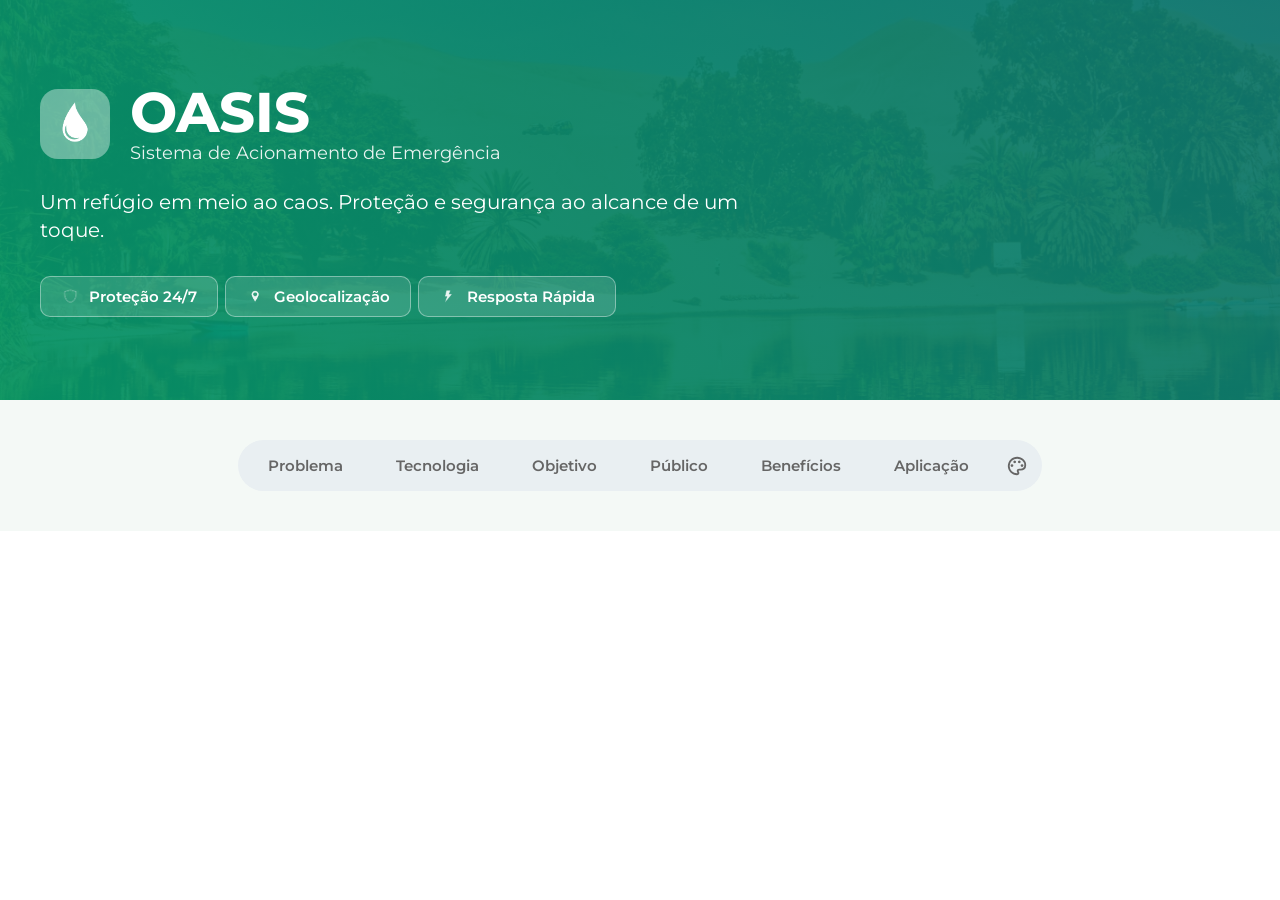
==== index.html @ 549e3fda "feat: Implementação de Hero e Menu" ====
<!DOCTYPE html>
<html lang="pt-br">
<head>
  <meta charset="UTF-8">
  <meta name="viewport" content="width=device-width, initial-scale=1.0">
  <link rel="stylesheet" href="style.css">
  <title>Projeto Oasis</title>
</head>
<body>

<section id="home" class="hero-section">
    <img src="imgs/fundo.jpg" alt="Oasis" class="hero-bg-img">

    <div class="hero-overlay">
        <div class="hero-content">
            
            <div class="hero-brand">
                <div class="hero-logo-box">
                    <img src="imgs/gota.png" alt="logo do projeto" class="hero-logo-img">
                </div>
                <div class="hero-titles">
                    <h1>OASIS</h1>
                    <h2>Sistema de Acionamento de Emergência</h2>
                </div>
            </div>
            
            <p class="hero-tagline">Um refúgio em meio ao caos. Proteção e segurança ao alcance de um <br> toque.</p>
            
            <div class="hero-badges">
                <div class="badge-item">
                    <img src="imgs/escudo.png" alt="icon escudo" class="hero-badge-img">
                    <span class="badge-text">Proteção 24/7</span>
                </div>
                <div class="badge-item">
                    <img src="imgs/gps-sim.png" alt="icon localização" class="hero-badge-img">
                    <span class="badge-text">Geolocalização</span>
                </div>
                <div class="badge-item">
                    <img src="imgs/raio.png" alt="icon raio" class="hero-badge-img">
                    <span class="badge-text">Resposta Rápida</span>
                </div>
            </div>
        </div>
    </div>
</section>

<header class="main-header">
    <div class="header-container">
        <nav class="nav-menu">
            <ul>
                <li><a href="#problema">Problema</a></li>
                <li><a href="#tecnologia">Tecnologia</a></li>
                <li><a href="#objetivo">Objetivo</a></li>
                <li><a href="#publico-alvo">Público</a></li>
                <li><a href="#beneficios">Benefícios</a></li>
                <li><a href="#aplicacao">Aplicação</a></li>
                <li class="item-seletor-tema">
                    <button class="botao-gode-gatilho" onclick="alternarMenuTema(event)">
                        <img src="imgs/gode.svg" alt="Menu de Temas">
                    </button>
                    
                    <div id="menu-opcoes-tema" class="janela-opcoes-temas">
                        <button onclick="mudarTema('padrao')">
                            <img src="imgs/padrao.png" alt="Sol"> Padrão
                        </button>
                        <button onclick="mudarTema('dark')">
                            <img src="imgs/Dark.png" alt="Lua"> Escuro
                        </button>
                        <button onclick="mudarTema('oasis')">
                            <img src="imgs/Cacto.png" alt="Cacto"> Oásis
                        </button>
                    </div>
                </li>
            </ul>
        </nav>
    </div>
</header>

<script src="script.js"></script>
</body>
</html>
---- style.css ----
@import url('https://fonts.googleapis.com/css2?family=Montserrat:ital,wght@0,100..900;1,100..900&display=swap');
/* variáveis que o prof Lucas falou pra usar/ não tenho certeza se precisa por com outro tipo  */
:root, [data-theme="padrao"] {
    --detalhe: #065f46;       
    --camada: #059668ee; 
    --camada-fim:#0f766dee;
    --efeito: #064e3b;
    --texto: #ffffff;
    --fonte: 'Montserrat', sans-serif;
    --fundo: #ffffff23;  
    --borda: #ffffff62;
    --secao: #f4f9f6;        /* Fundo atrás do menu */
    --arredondado: #e9eff2;       /* Fundo da barra menu*/
    --texto-menu: #666666;        /* Texto do menu */
    --fundo-menu: #ffffff;        /* Fundo do botão selecionado na parte do meniu*/
}

 [data-theme="dark"] {
     --detalhe: #03271d;       
    --camada: #003021c7; 
    --efeito: #031a13;
    --texto: #ffffff;
    --fonte: 'Montserrat', sans-serif;
    --fundo: #ffffff23;  
    --borda: #ffffff62;
    --secao: #f4f9f6;        /* Fundo atrás do menu */
    --arredondado: #e9eff2;       /* Fundo da barra menu*/
    --texto-menu: #666666;        /* Texto do menu */
    --fundo-menu: #ffffff;        /* Fundo do botão selecionado na parte do meniu*/
 }

 [data-theme="oasis"] {
    --detalhe: #065f46;       
    --camada: #cbb393c0;
    --efeito: #064e3b;
    --texto: #ffffff;
    --fonte: 'Montserrat', sans-serif;
    --fundo: #b4530933;  
    --borda: #78360f56;
    --secao: #faf6e7;      /* Fundo atrás do menu */
    --arredondado: #fce7c7f5;  /* Fundo da barra menu*/
    --texto-menu: #666666;        /* Texto do menu */
    --fundo-menu: #fffbeb;          /* Fundo do botão selecionado na parte do meniu*/
 }



/* tira a borda branca feia*/
* {
    margin: 0;
    padding: 0;
    box-sizing: border-box;
}
body {
    font-family: var(--fonte);
}

/* o hero começa agora */
.hero-section {
    width: 100%;
    min-height: 400px; 
    position: relative; 
    overflow: hidden;   
}

/* imagem do oasis que fica atrás da camada verde */
.hero-bg-img {
    position: absolute;
    top: 0;
    left: 0;
    width: 100%;
    height: 100%;
    object-fit: cover; 
    z-index: 1;        
}

/* Camada verde que fica em cima da foto do oasis */
.hero-overlay {
    width: 100%;
    min-height: 400px;
    background: linear-gradient(55deg,  var(--camada), var(--camada-fim));
    display: flex;
    align-items: center;
    padding: 40px;
    position: relative;
    z-index: 1;        
}

/* Isso deixa o texto do hero alinhadinho*/
.hero-content {
    display: flex;
    flex-direction: column;
    gap: 24px;
    max-width: 1200px;
    width: 100%;
    margin: 0 auto;
    position: relative;
    z-index: 3;        
}

/* Isso deixa "Oasis" do lado da gota*/
.hero-brand {
    display: flex;
    align-items: center;
    gap: 20px;
}

/* Quadrado que fica no fundo da logo */
.hero-logo-box {
    width: 70px; 
    height: 70px;
    background-color: var(--borda);
    border-radius: 18px;
    display: flex;
    align-items: center;
    justify-content: center;
    overflow: hidden; 
}

/* Imagem da Gota */
.hero-logo-img {
    width: 50px;    
    height: 50px;
    object-fit: contain; 
}

/* texto q tá no hero */
.hero-titles h1 {
    color: var(--texto);
    font-size: 3.5rem;
    font-weight: 750;
    letter-spacing: -1sspx;
    line-height: 1;
    font-family: Montserrat;
}

.hero-titles h2 {
    color: rgba(255, 255, 255, 0.9);
    font-size: 1.15rem;
    font-weight: 400;
    margin-top: 1px;
}

/* Frase que tá no hero */
.hero-tagline {
    color: var(--texto);
    font-size: 1.25rem;
    font-weight: 400;
    max-width: 700px;
    line-height: 1.4;
}


.hero-badges {
    display: flex;
    gap: 7px;
    flex-wrap: wrap;
    margin-top: 8px;
}

.badge-item {
    background-color: var(--fundo);
    border: 1px solid var(--borda);
    border-radius: 10px;
    padding: 10px 20px;
    display: flex;
    align-items: center;
    gap: 10px;
    color: var(--texto);
    font-size: 0.95rem;
    font-weight: 600;
}

.hero-badge-img {
    width: 18px;         
    height: 18px;
    object-fit: contain;  
    opacity: 0.9;        
}

/* menu arredondado */
.main-header {
    width: 100%;
    background-color: var(--secao); 
    padding: 40px 20px; 
    display: flex;
    justify-content: center;
}

.header-container {
    width: auto;
}

/* Barra do arredondadinho externo do menu */
.nav-menu ul {
    display: flex;
    list-style: none;
    background-color: var(--arredondado);
    padding: 6px;
    border-radius: 50px; 
    gap: 5px;
}

/* link do menu mais arredondadinho */
.nav-menu a {
    display: block;
    color: var(--texto-menu);
    text-decoration: none;
    font-size: 0.95rem;
    font-weight: 600;
    padding: 10px 24px;
    border-radius: 40px; 
    transition: all 0.3s ease; 
}

/* hover do menu pra ficar bonitinho --- depois acho melhor mudar o cinza*/
.nav-menu a:hover {
    background-color: rgba(255, 255, 255, 0.5);
}

.nav-menu a.active {
    background-color: var(--fundo-menu);
    box-shadow: 0px 2px 6px rgba(0, 0, 0, 0.06); 
    color: var(--texto-menu);
}

.item-seletor-tema {
    position: relative;
    display: flex;
    align-items: center;
}

.botao-gode-gatilho {
    background: none;
    border: none;
    cursor: pointer;
    padding: 8px;
    display: flex;
    align-items: center;
    justify-content: center;
    border-radius: 50%;
    transition: background-color 0.2s ease;
}

.botao-gode-gatilho:hover {
    background-color: rgba(255, 255, 255, 0.2);
}

.botao-gode-gatilho img {
    width: 22px;
    height: 22px;
    object-fit: contain;
}

.janela-opcoes-temas {
    display: none; 
    position: absolute;
    top: 50px; 
    right: 0; 
    background-color: var(--fundo-menu);
    border: 1px solid var(--borda);
    border-radius: 16px;
    padding: 8px;
    min-width: 150px;
    box-shadow: 0px 4px 12px rgba(0, 0, 0, 0.15);
    flex-direction: column;
    gap: 4px;
    z-index: 99;
}

.janela-opcoes-temas.aberto {
    display: flex;
}

/* texto que tá no gode */
.janela-opcoes-temas button {
    display: flex;
    align-items: center;
    gap: 10px;
    background: none;
    border: none;
    padding: 8px 12px;
    width: 100%;
    text-align: left;
    font-family: var(--fonte);
    font-weight: 600;
    color: var(--texto-menu);
    cursor: pointer;
    border-radius: 10px;
    transition: background-color 0.2s;
}

.janela-opcoes-temas button img {
    width: 30px;
    height: 30px;
    object-fit: contain;
}

.janela-opcoes-temas button:hover {
    background-color: var(--arredondado);
}

/* aq é o começo da responsividadee*/

@media (max-width: 600px) {

    /* Hero Containers */
    .hero-section,
    .hero-overlay {
        min-height: 340px;
    }

    .hero-overlay {
        padding: 32px 20px;       
    }

    .hero-brand {
        flex-direction: column;
        align-items: flex-start;
        gap: 12px;
    }


    .hero-logo-box {
        width: 55px;
        height: 55px;
        border-radius: 14px;
    }

    .hero-logo-img {
        width: 35px;               
        height: 35px;
    }

    .hero-titles h1 {
        font-size: 3rem;         
        letter-spacing: -1.5px;
        line-height: 0.9;
    }

    .hero-titles h2 {
        font-size: 0.95rem;
        margin-top: -2px;          
    }

    .hero-tagline {
        font-size: 1rem;
    }

    .hero-badges {
        flex-direction: column;   
        gap: 10px;
        width: 100%;
    }

    .badge-item {
        width: 100%;
        justify-content: flex-start; 
    }

    /* Menu Horizontal com Scroll Inteligente */
    .main-header {
        padding: 20px 16px;
    }

    .header-container {
        width: 100%;
        overflow-x: auto; 
        padding-bottom: 10px; 
    }

    .header-container::-webkit-scrollbar {
        height: 5px; 
    }

    .header-container::-webkit-scrollbar-track {
        background: rgba(0, 0, 0, 0.05); 
        border-radius: 10px;
    }

    .header-container::-webkit-scrollbar-thumb {
        background: var(--arredondado); 
        border-radius: 10px;
    }

    .nav-menu ul {
        width: max-content;
    }

    .nav-menu a {
        font-size: 0.85rem;
        padding: 8px 14px;
        white-space: nowrap;
    }
}
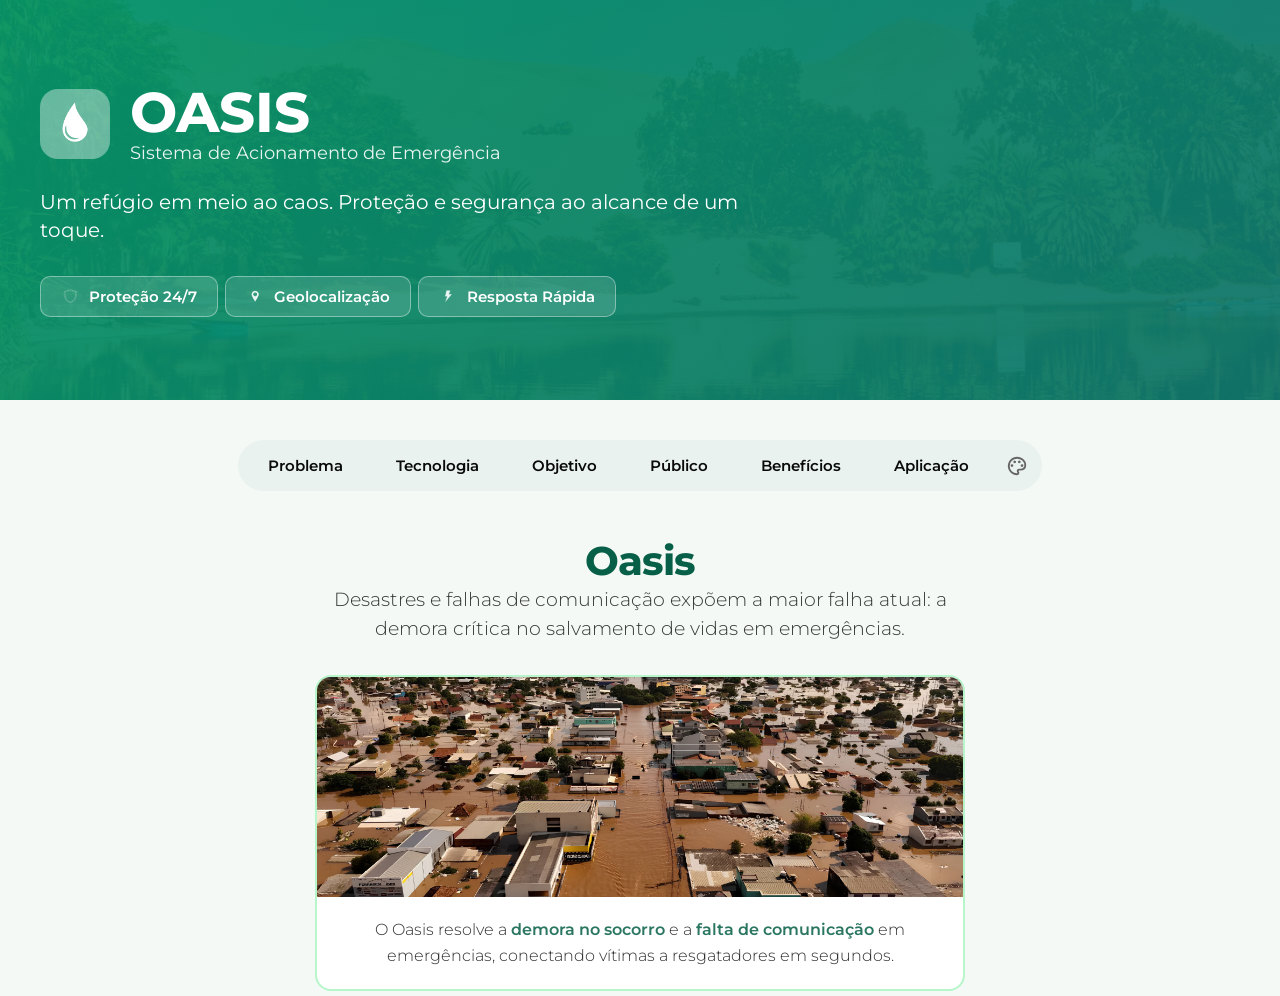
==== commit ebf2c0ea: "feat: Seção problema criada" ====
--- a/index.html
+++ b/index.html
@@ -75,7 +75,23 @@
         </nav>
     </div>
 </header>
+<section id="problema" class="sec-problema">
+    <div class="container">
+        <h2 class="identity-title">Oasis</h2>
 
+        <p class="texto">
+           Desastres e falhas de comunicação expõem a maior falha atual: a demora crítica no salvamento
+           de vidas em emergências.
+        </p>
+        <div class="card-problema">
+            <img src="imgs/rs.png" alt="Pessoas em situação de emergência" class="card-problema-img">
+            <p class="card-problema-texto">
+                O Oasis resolve a <strong>demora no socorro</strong> e a <strong>falta de comunicação</strong> em emergências, conectando vítimas a resgatadores em segundos.
+            </p>
+        </div>
+
+    </div>
+</section>
 <script src="script.js"></script>
 </body>
 </html>
--- a/style.css
+++ b/style.css
@@ -10,8 +10,9 @@
     --fundo: #ffffff23;  
     --borda: #ffffff62;
     --secao: #f4f9f6;        /* Fundo atrás do menu */
-    --arredondado: #e9eff2;       /* Fundo da barra menu*/
-    --texto-menu: #666666;        /* Texto do menu */
+    --arredondado: #e9f2ef;    
+    --margem:#b7f5ca;   /* Fundo da barra menu*/
+    --texto-menu: #0a0a0a;        /* Texto do menu */
     --fundo-menu: #ffffff;        /* Fundo do botão selecionado na parte do meniu*/
 }
 
@@ -78,7 +79,7 @@
 .hero-overlay {
     width: 100%;
     min-height: 400px;
-    background: linear-gradient(55deg,  var(--camada), var(--camada-fim));
+    background: linear-gradient(135deg,  var(--camada), var(--camada-fim));
     display: flex;
     align-items: center;
     padding: 40px;
@@ -300,6 +301,73 @@
     background-color: var(--arredondado);
 }
 
+/* sec 1 */
+.sec-problema {
+    width: 100%;
+    background-color: var(--secao); 
+    padding: 5px;           
+    display: flex;
+}
+
+.sec-problema .container {
+    max-width: 650px;              
+    width: 100%;
+    text-align: center;       
+    display: flex;
+    flex-direction: column;
+    align-items: center;       
+    justify-content: center;
+    margin: 0 auto;                                 
+}
+
+.sec-problema h2.identity-title {
+    color: var(--detalhe);          
+    font-size: 2.5rem;              
+    font-weight: 750;               
+    letter-spacing: -1px;
+}
+
+.sec-problema .texto {
+    color: var(--texto-menu);       
+    font-size: 1.2rem;              
+    font-weight: 300;
+    line-height: 1.5;               
+    opacity: 0.8;                   
+}
+.card-problema {
+    background-color: var(--fundo-menu);
+    border-radius: 16px;
+    overflow: hidden;
+    width: 100%;
+    max-width: 890px;
+    margin-top: 2rem;
+    border: 2px solid var(--margem);
+}
+
+.card-problema-img {
+    width: 100%;
+    height: 220px;
+    object-fit: cover;
+    display: block;
+}
+
+.card-problema-texto {
+    padding: 1.25rem 1.5rem;
+    font-size: 1rem;
+    font-weight: 300;
+    color: var(--texto-menu);
+    line-height: 1.65;
+    text-align: center;
+    opacity: 0.85;
+}
+
+.card-problema-texto strong {
+    color: var(--detalhe);
+    font-weight: 600;
+}
+
+
+
 /* aq é o começo da responsividadee*/
 
 @media (max-width: 600px) {
@@ -392,4 +460,23 @@
         padding: 8px 14px;
         white-space: nowrap;
     }
-}+
+    .sec-problema {
+        padding: 40px 16px;
+    }
+    
+    .sec-problema h2.identity-title {
+        font-size: 1.8rem;          
+    }
+    
+    .sec-problema .texto {
+        font-size: 1rem;            
+    }
+    .card-problema-img {
+        height: 170px;
+    }
+    .card-problema-texto {
+        font-size: 0.95rem;
+        padding: 1rem 1.25rem;
+    }
+}
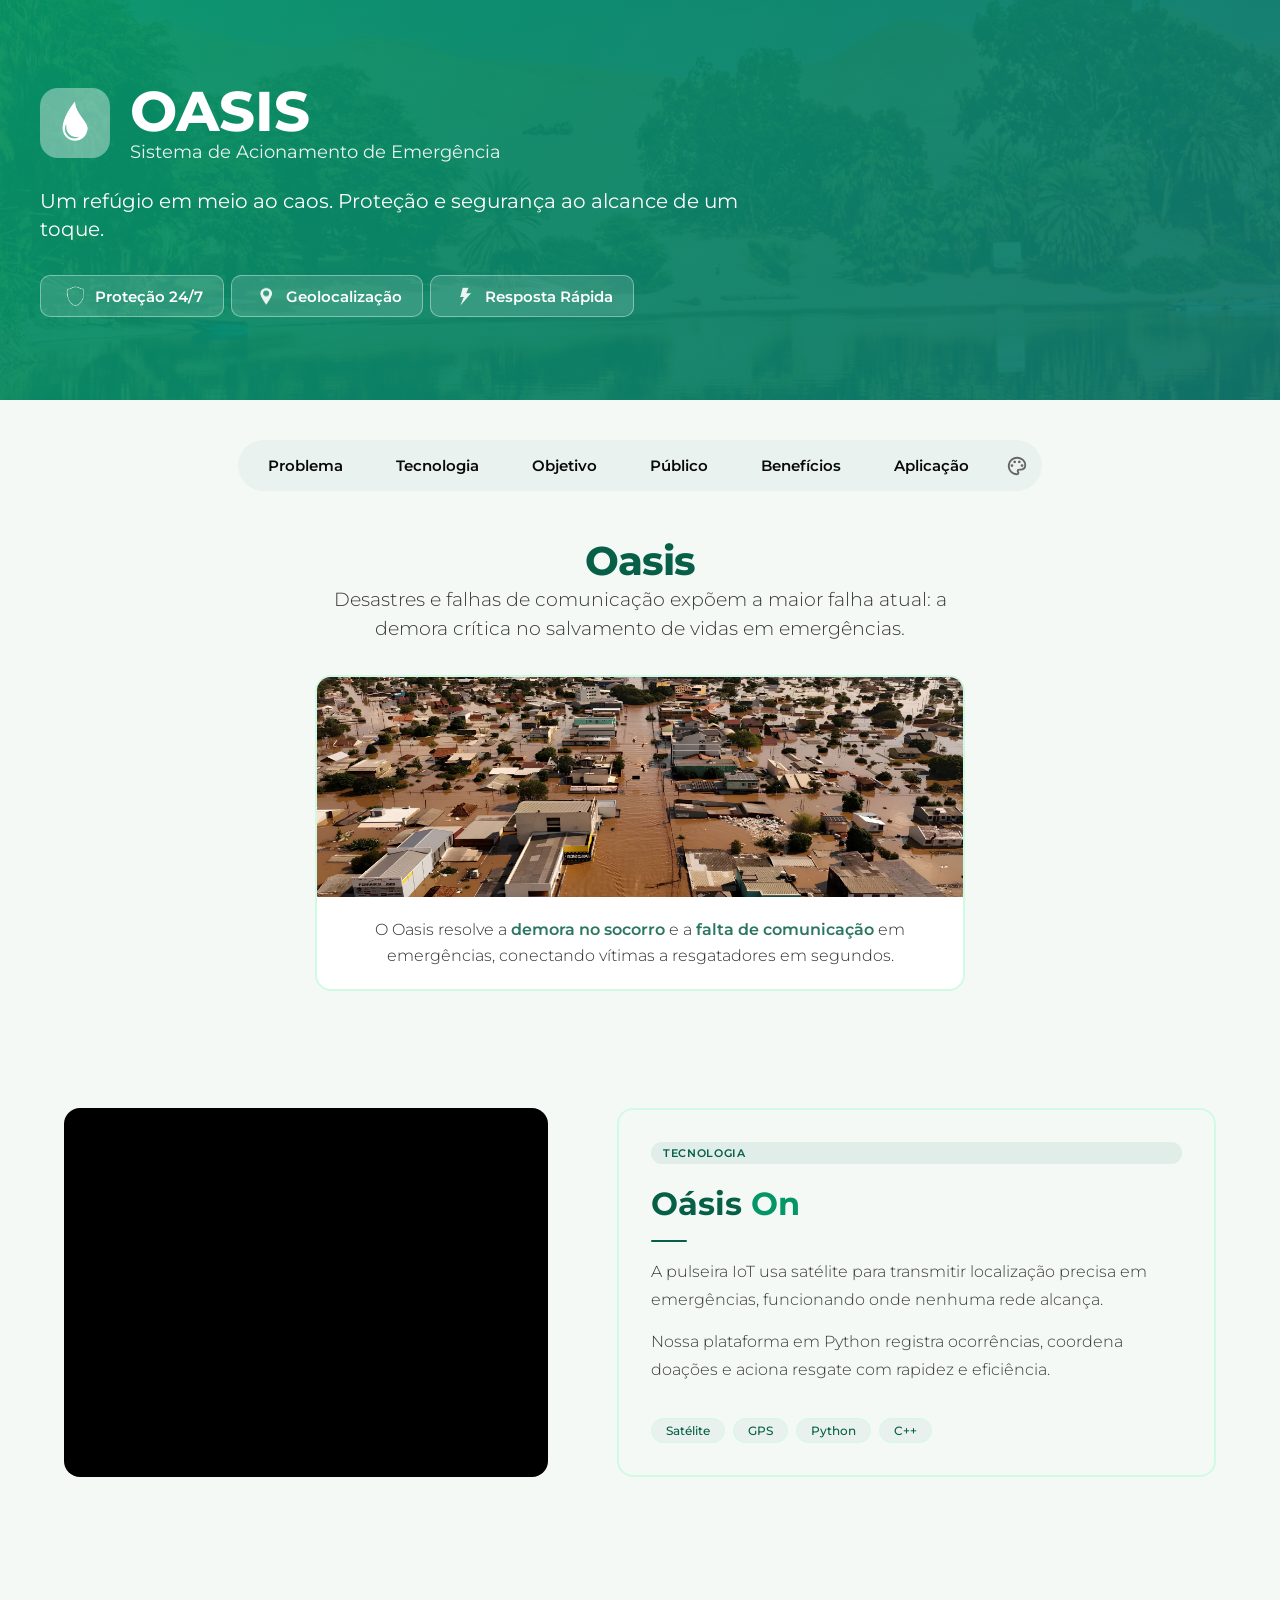
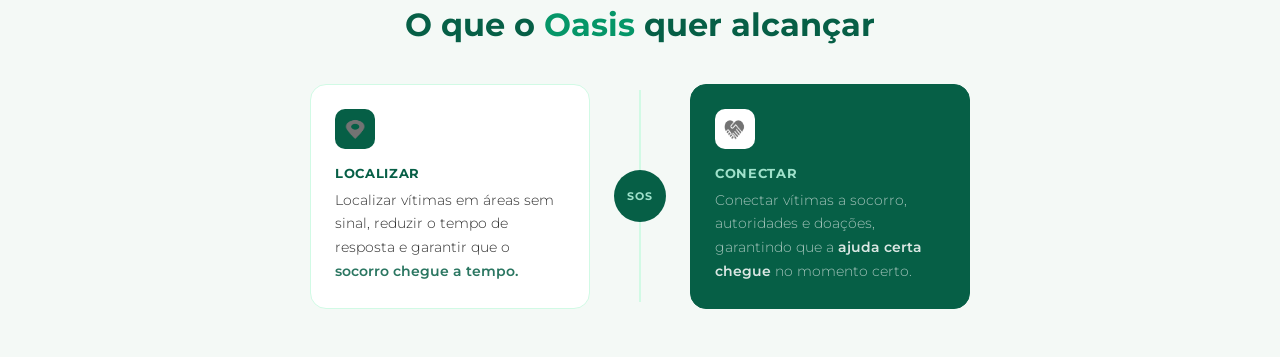
==== commit 02de947f: "feat: Criação das seções Tecnologia e Objetivo" ====
--- a/index.html
+++ b/index.html
@@ -89,7 +89,62 @@
                 O Oasis resolve a <strong>demora no socorro</strong> e a <strong>falta de comunicação</strong> em emergências, conectando vítimas a resgatadores em segundos.
             </p>
         </div>
+    </div>
+</section>
+<section id="tecnologia" class="sec-tecnologia">
+    <div class="tec-card-preto">
+        <video autoplay loop muted playsinline>
+            <source src="imgs/OasisOn.mp4" type="video/mp4">
+        </video>
+    </div>
 
+    <div class="tec-card-transparente">
+        <span class="tec-tag">Tecnologia</span>
+        <h2 class="tec-titulo">Oásis<span> On</span></h2>
+        <div class="linha"></div>
+        <p class="tec-texto">A pulseira IoT usa satélite para transmitir localização precisa em emergências, funcionando onde nenhuma rede alcança.</p>
+        <p class="tec-texto">Nossa plataforma em Python registra ocorrências, coordena doações e aciona resgate com rapidez e eficiência.</p>
+        <div class="tec">
+            <span class="tec-usada">Satélite</span>
+            <span class="tec-usada">GPS</span>
+            <span class="tec-usada">Python</span>
+            <span class="tec-usada">C++</span>
+        </div>
+    </div>
+</section>
+<section id="objetivo" class="sec-objetivo">
+    <div class="obj-topo">
+        <h2 class="obj-titulo">O que o <span>Oasis</span> quer alcançar</h2>
+    </div>
+
+    <div class="obj-layout">
+        <div class="obj-lado">
+            <div class="obj-card" id="card-localizar">
+                <div class="obj-card-icon">
+                    <img src="imgs/gps.png" alt="ícone localização" width="22" height="22">
+                </div>
+                <p class="obj-card-titulo">Localizar</p>
+                <p class="obj-card-texto">Localizar vítimas em áreas sem sinal, reduzir o tempo de resposta e garantir que o <strong>socorro chegue a tempo.</strong></p>
+            </div>
+        </div>
+
+        <div class="obj-linha-central">
+            <div class="obj-linha-v"></div>
+            <div class="obj-icone-central">
+                SOS
+            </div>
+            <div class="obj-linha-v"></div>
+        </div>
+
+        <div class="obj-lado obj-lado-outro">
+            <div class="obj-card obj-card-destaque" id="card-conectar">
+                <div class="obj-card-icon">
+                    <img src="imgs/mão.png" alt="conectar" width="26" height="26">
+                </div>
+                <p class="obj-card-titulo">Conectar</p>
+                <p class="obj-card-texto">Conectar vítimas a socorro, autoridades e doações, garantindo que a <strong>ajuda certa chegue</strong> no momento certo.</p>
+            </div>
+        </div>
     </div>
 </section>
 <script src="script.js"></script>
--- a/style.css
+++ b/style.css
@@ -11,7 +11,7 @@
     --borda: #ffffff62;
     --secao: #f4f9f6;        /* Fundo atrás do menu */
     --arredondado: #e9f2ef;    
-    --margem:#b7f5ca;   /* Fundo da barra menu*/
+    --margem:#d1fae5;   /* Fundo da barra menu*/
     --texto-menu: #0a0a0a;        /* Texto do menu */
     --fundo-menu: #ffffff;        /* Fundo do botão selecionado na parte do meniu*/
 }
@@ -54,6 +54,7 @@
 }
 body {
     font-family: var(--fonte);
+    background-color: var(--secao);
 }
 
 /* o hero começa agora */
@@ -163,18 +164,18 @@
     background-color: var(--fundo);
     border: 1px solid var(--borda);
     border-radius: 10px;
-    padding: 10px 20px;
-    display: flex;
-    align-items: center;
-    gap: 10px;
+    padding: 6px 20px;
+    display: flex;
+    align-items: center;
+    gap: 6px;
     color: var(--texto);
     font-size: 0.95rem;
     font-weight: 600;
 }
 
 .hero-badge-img {
-    width: 18px;         
-    height: 18px;
+    width: 28px;         
+    height: 28px;
     object-fit: contain;  
     opacity: 0.9;        
 }
@@ -301,6 +302,7 @@
     background-color: var(--arredondado);
 }
 
+
 /* sec 1 */
 .sec-problema {
     width: 100%;
@@ -366,6 +368,282 @@
     font-weight: 600;
 }
 
+.sec-tecnologia {
+    background-color: var(--secao);
+    padding: 3rem 4rem;
+    display: flex;
+    align-items: stretch;
+    justify-content: space-between;
+    gap: 1.5rem;
+    flex-wrap: wrap;
+    margin-top: 4rem;
+}
+
+.tec-card-preto {
+    background: #000;
+    border-radius: 16px;
+    width: 42%;
+    min-height: 320px;
+    display: flex;
+    align-items: center;
+    justify-content: center;
+    padding: 1rem;
+    flex-shrink: 0;
+}
+
+.tec-card-transparente {
+    background: transparent;
+    border: 2px solid var(--margem);
+    border-radius: 16px;
+    padding: 2rem;
+    width: 52%;
+    display: flex;
+    flex-direction: column;
+    justify-content: center;
+    flex-shrink: 0;
+}
+
+.tec-tag {
+    display: inline-flex;
+    align-items: center;
+    font-size: 11px;
+    font-weight: 600;
+    color: var(--detalhe);
+    background: rgba(6, 95, 70, 0.08);
+    border-radius: 999px;
+    padding: 4px 12px;
+    margin-bottom: 1.25rem;
+    letter-spacing: 0.06em;
+    text-transform: uppercase;
+}
+
+.tec-titulo {
+    font-size: 2rem;
+    font-weight: 700;
+    color: var(--detalhe);
+    margin-bottom: 1rem;
+    line-height: 1.25;
+}
+
+.tec-titulo span {
+    color: #059668;
+}
+
+.linha {
+    width: 36px;
+    height: 2px;
+    background: var(--detalhe);
+    border-radius: 999px;
+    margin-bottom: 1rem;
+}
+
+.tec-texto {
+    font-size: 1rem;
+    color: var(--texto-menu);
+    line-height: 1.75;
+    margin-bottom: 0.85rem;
+    font-weight: 300;
+    opacity: 0.8;
+}
+
+.tec {
+    display: flex;
+    flex-wrap: wrap;
+    gap: 8px;
+    margin-top: 1.25rem;
+}
+
+.tec-usada {
+    font-size: 12px;
+    color: var(--detalhe);
+    border: 1.5px solid var(--margem);
+    border-radius: 999px;
+    padding: 4px 14px;
+    font-weight: 500;
+    background: rgba(6, 95, 70, 0.05);
+}
+.tec-card-preto video {
+    width: 100%;
+    height: 100%;
+    object-fit: contain;
+    border-radius: 8px;
+}
+
+.sec-objetivo {
+    background-color: var(--secao);
+    padding: 3rem 2rem;
+    margin-top: 2rem;
+}
+
+.obj-topo {
+    text-align: center;
+    margin-bottom: 2.5rem;
+}
+
+.obj-titulo {
+    font-size: 2rem;
+    font-weight: 700;
+    color: var(--detalhe);
+}
+
+.obj-titulo span {
+    color: #059668;
+}
+
+.obj-layout {
+    display: flex;
+    align-items: center;
+    gap: 0;
+    max-width: 860px;
+    margin: 0 auto;
+}
+
+.obj-lado {
+    flex: 1;
+    display: flex;
+    justify-content: flex-end;
+}
+
+.obj-lado-outro {
+    justify-content: flex-start;
+}
+
+.obj-linha-central {
+    display: flex;
+    flex-direction: column;
+    align-items: center;
+    padding: 0 1.5rem;
+}
+
+.obj-linha-v {
+    width: 2px;
+    height: 80px;
+    background: #d1fae5;
+}
+
+.obj-icone-central {
+    width: 52px;
+    height: 52px;
+    border-radius: 50px;
+    background: var(--detalhe);
+    display: flex;
+    align-items: center;
+    justify-content: center;
+    font-size: 11px;
+    font-weight: 700;
+    color: #9FE1CB;
+    letter-spacing: 1px;
+    transition: transform 0.3s ease;
+}
+
+.obj-card {
+    background: var(--fundo-menu);
+    border: 1.5px solid #d1fae5;
+    border-radius: 16px;
+    padding: 1.5rem;
+    max-width: 280px;
+    width: 100%;
+    opacity: 0;
+    transform: translateY(20px);
+    transition: opacity 0.6s ease, transform 0.6s ease, border-color 0.3s ease;
+}
+
+.obj-card.visivel {
+    opacity: 1;
+    transform: translateY(0);
+}
+
+.obj-card:hover {
+    border-color: var(--detalhe);
+}
+
+.obj-card-destaque {
+    background: var(--detalhe);
+    border-color: var(--detalhe);
+}
+
+.obj-card-destaque:hover {
+    border-color: var(--margem);
+}
+
+.obj-card-icon {
+    width: 40px;
+    height: 40px;
+    border-radius: 10px;
+    background: var(--detalhe);
+    display: flex;
+    align-items: center;
+    justify-content: center;
+    margin-bottom: 1rem;
+}
+
+.obj-card-destaque .obj-card-icon {
+    background: var(--texto);
+}
+
+.obj-card-titulo {
+    font-size: 13px;
+    font-weight: 700;
+    color: var(--detalhe);
+    margin-bottom: 0.5rem;
+    text-transform: uppercase;
+    letter-spacing: 0.05em;
+}
+
+.obj-card-destaque .obj-card-titulo {
+    color: #9FE1CB;
+}
+
+.obj-card-texto {
+    font-size: 14px;
+    color: var(--texto-menu);
+    line-height: 1.7;
+    font-weight: 300;
+    opacity: 0.85;
+}
+
+.obj-card-destaque .obj-card-texto {
+    color: rgba(255, 255, 255, 0.75);
+}
+
+.obj-card-destaque .obj-card-texto strong {
+    color: #fff;
+    font-weight: 600;
+}
+
+.obj-card-texto strong {
+    color: var(--detalhe);
+    font-weight: 600;
+}
+
+@media (max-width: 600px) {
+    .obj-layout {
+        flex-direction: column;
+        gap: 1rem;
+    }
+
+    .obj-lado,
+    .obj-lado-dir {
+        justify-content: center;
+        width: 100%;
+    }
+
+    .obj-card {
+        max-width: 100%;
+    }
+
+    .obj-linha-central {
+        flex-direction: row;
+        padding: 0;
+        gap: 0;
+    }
+
+    .obj-linha-v {
+        width: 60px;
+        height: 2px;
+    }
+}
+
 
 
 /* aq é o começo da responsividadee*/
@@ -479,4 +757,19 @@
         font-size: 0.95rem;
         padding: 1rem 1.25rem;
     }
-}
+     .sec-tecnologia {
+        flex-direction: column;
+        align-items: center;
+        padding: 2rem 1rem;
+    }
+
+    .tec-card-preto {
+        width: 100%;
+        min-height: 260px;
+    }
+
+    .tec-card-transparente {
+        width: 100%;
+    }
+}
+
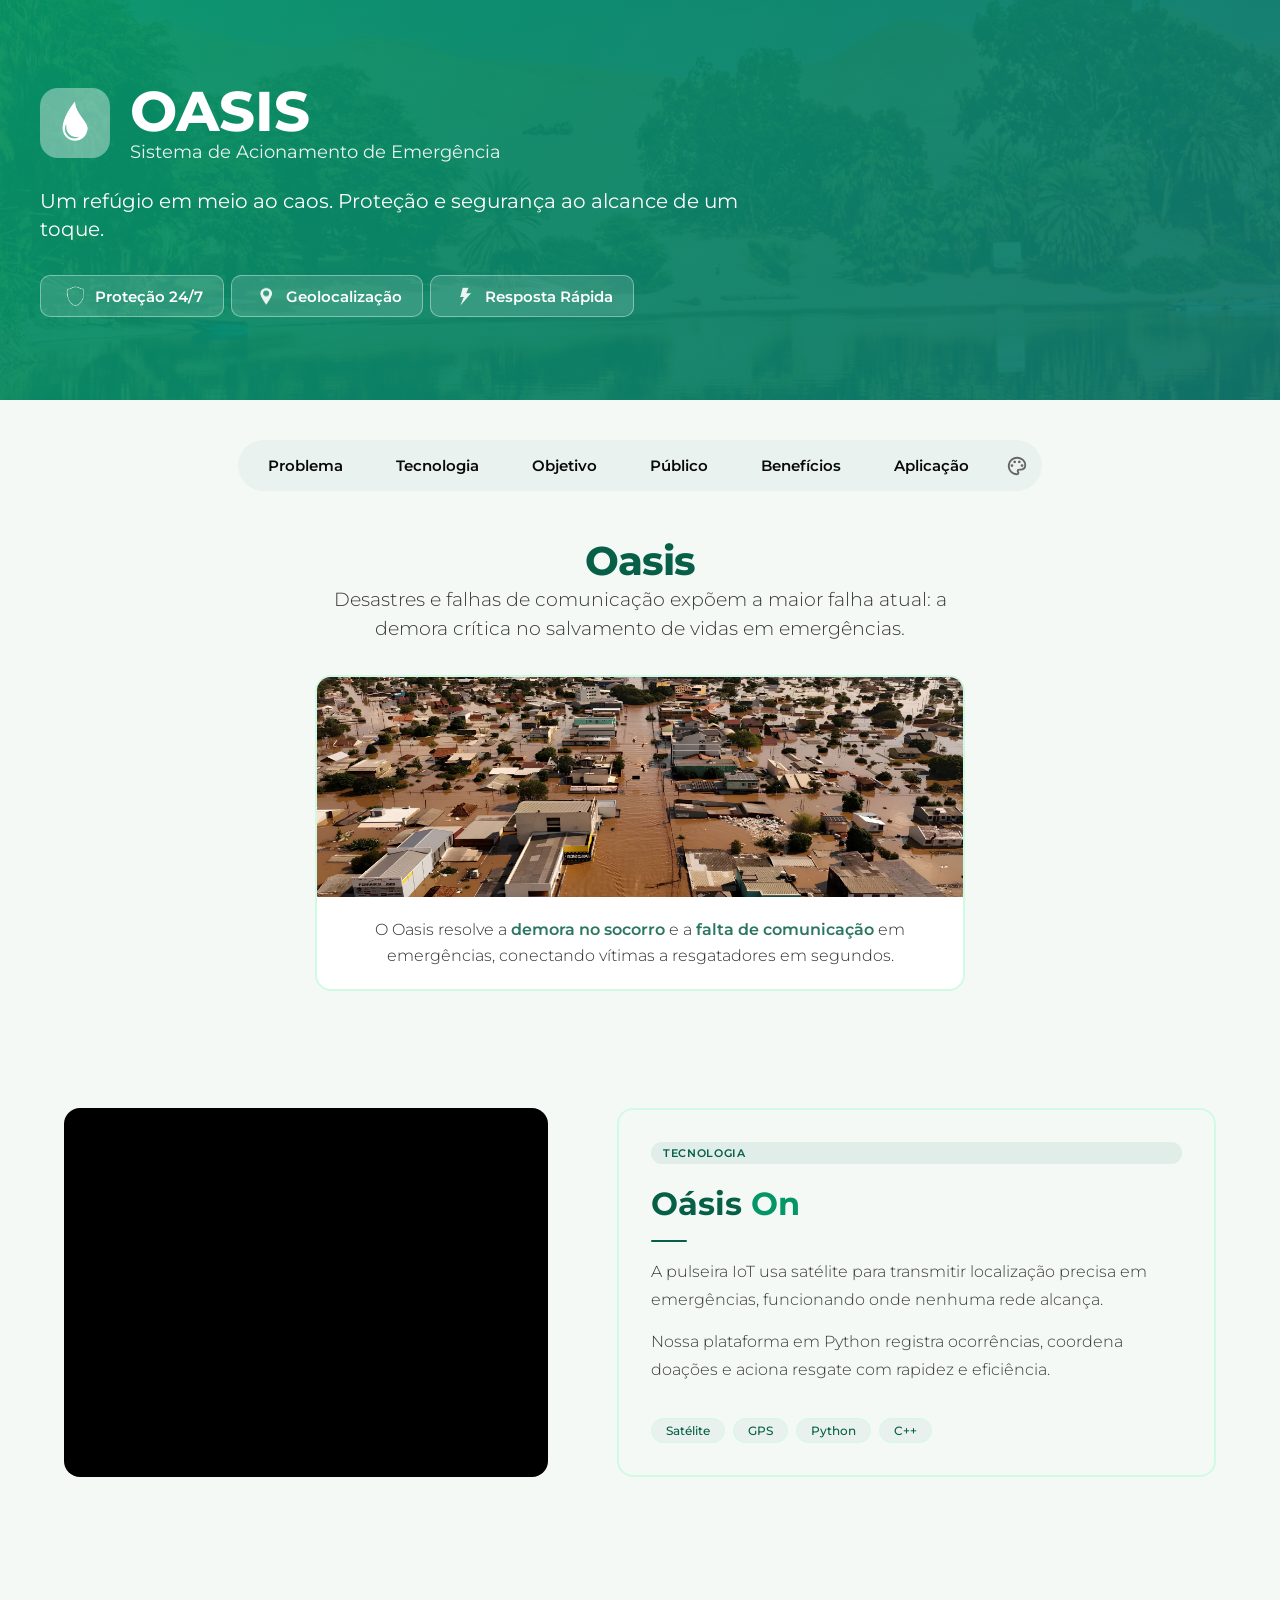
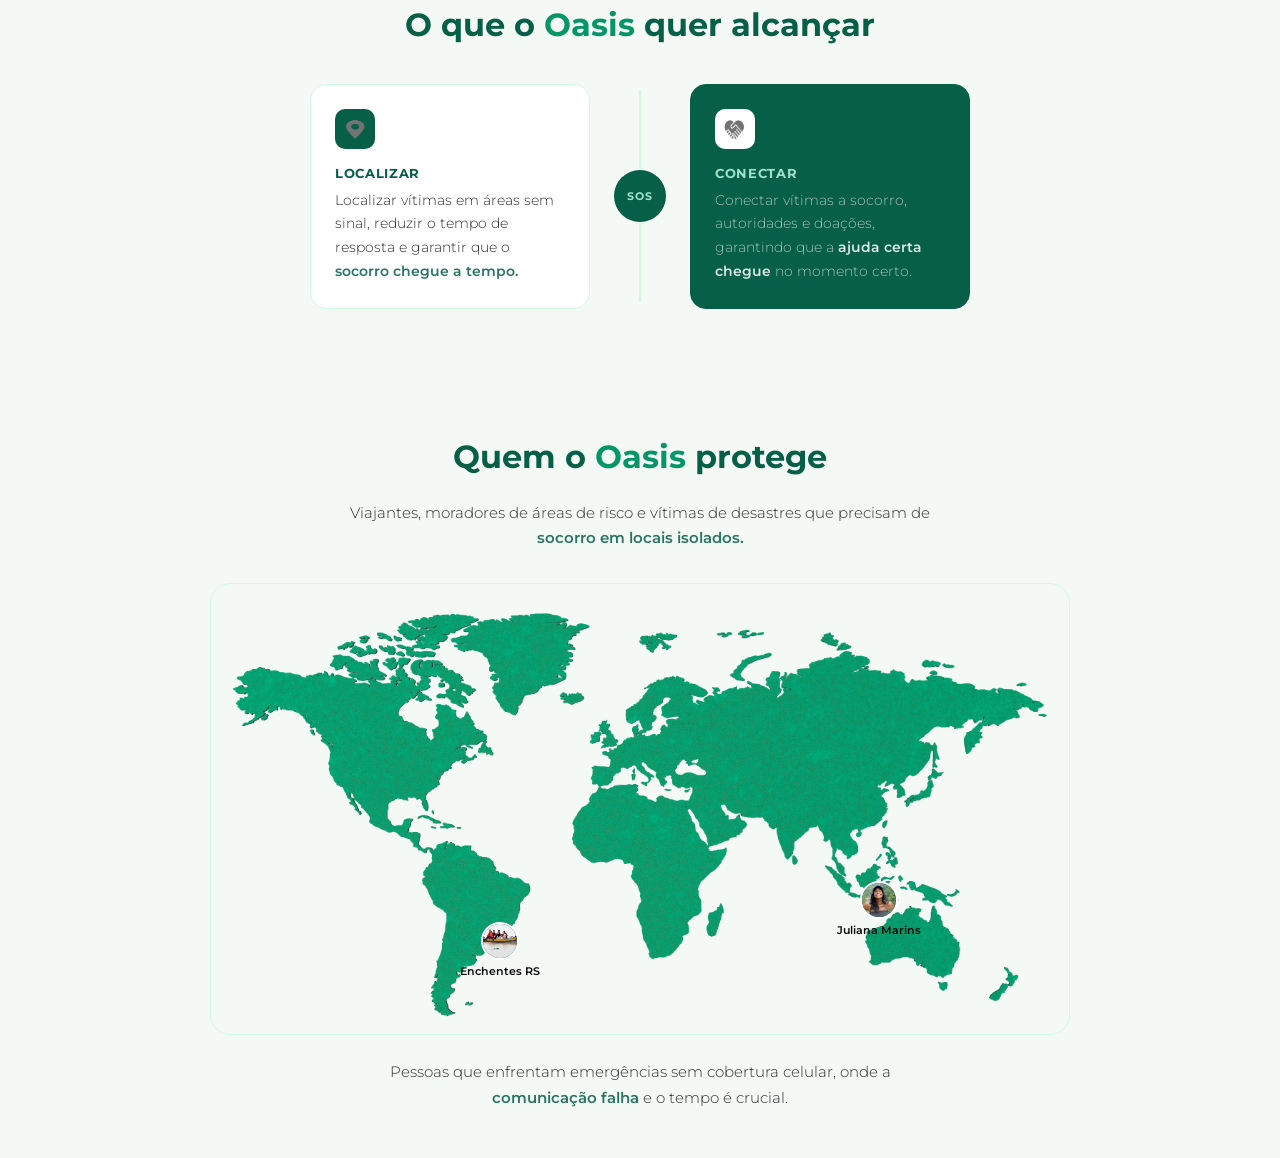
==== commit 9e5953a0: "feat: Criação do conteúdo da página Publico-Alvo" ====
--- a/index.html
+++ b/index.html
@@ -147,6 +147,40 @@
         </div>
     </div>
 </section>
+<section id="publico-alvo" class="sec-publico">
+    <div class="pub-topo">
+        <h2 class="pub-titulo">Quem o <span>Oasis</span> protege</h2>
+        <p class="pub-texto">Viajantes, moradores de áreas de risco e vítimas de desastres que precisam de <strong>socorro em locais isolados.</strong></p>
+    </div>
+
+    <div class="pub-mapa-map">
+        <img src="imgs/mapa.png" alt="Mapa mundi" class="pub-mapa-img">
+
+                <div class="pub-pin" id="pin-viajante" onclick="ativarPin('viajante')">
+                <div class="pub-pin-circulo">
+                <img src="imgs/barco.jpg" alt="Enchente">
+                </div>
+                <span class="pub-pin-label">Enchentes RS</span>
+                <div class="pub-popup" id="popup-viajante">
+                    <strong>Enchentes RS, 2024</strong>
+                    <p>23 pessoas nunca foram encontradas. Sem localização, as buscas foram encerradas dois anos depois.</p>
+                </div>
+            </div>
+
+            <div class="pub-pin" id="pin-resgatador" onclick="ativarPin('resgatador')">
+                <div class="pub-pin-circulo">
+                <img src="imgs/ju.jpg" alt="Ju Marins">
+                </div>
+                <span class="pub-pin-label">Juliana Marins</span>
+                <div class="pub-popup" id="popup-resgatador">
+                    <strong>Juliana Marins, 26 Anos</strong>
+                    <p>Viajante brasileira perdida no vulcão Rinjani, Indonésia. Sem sinal, o socorro chegou tarde demais.</p>
+                </div>
+            </div>
+        </div>
+    </div>
+    <p class="pub-texto">Pessoas que enfrentam emergências sem cobertura celular, onde a <strong>comunicação falha</strong> e o tempo é crucial.</p>
+</section>
 <script src="script.js"></script>
 </body>
 </html>
--- a/style.css
+++ b/style.css
@@ -616,7 +616,257 @@
     font-weight: 600;
 }
 
+.sec-publico {
+    background-color: var(--secao);
+    padding: 3rem 2rem;
+    margin-top: 2rem;
+}
+
+.pub-topo {
+    text-align: center;
+    margin-bottom: 2rem;
+}
+
+.pub-titulo {
+    font-size: 2rem;
+    font-weight: 700;
+    color: var(--detalhe);
+}
+
+.pub-titulo span {
+    color: #059668;
+}
+
+.pub-texto {
+    font-size: 15px;
+    color: var(--texto-menu);
+    line-height: 1.7;
+    font-weight: 300;
+    max-width: 600px;
+    margin: 0.75rem auto 0;
+    opacity: 0.85;
+}
+
+.pub-texto strong {
+    color: var(--detalhe);
+    font-weight: 600;
+}
+
+.pub-mapa-map {
+    position: relative;
+    max-width: 860px;
+    margin: 0 auto;
+    border-radius: 20px;
+    overflow: hidden;
+    border: 1.5px solid #d1fae5;
+}
+
+.pub-mapa-img {
+    width: 100%;
+    display: block;
+}
+
+.pub-pin {
+    position: absolute;
+    display: flex;
+    flex-direction: column;
+    align-items: center;
+    cursor: pointer;
+}
+
+.pub-pin-circulo img {
+    width: 100%;
+    height: 100%;
+    object-fit: cover;
+    border-radius: 50%;
+}
+
+.pub-pin-circulo {
+    width: 38px;
+    height: 38px;
+    border-radius: 50%;
+    background: #065f46;
+    display: flex;
+    align-items: center;
+    justify-content: center;
+    font-size: 16px;
+    border: 2px solid #fff;
+    transition: transform 0.2s ease;
+}
+
+.pub-pin:hover .pub-pin-circulo,
+.pub-pin.ativo .pub-pin-circulo {
+    transform: scale(1.2);
+}
+
+.pub-pin-label {
+    font-size: 11px;
+    font-weight: 600;
+    color: var(--texto-menu);
+    margin-top: 4px;
+}
+
+.pub-popup {
+    display: none;
+    position: absolute;
+    bottom: 60px;
+    left: 50%;
+    transform: translateX(-50%);
+    background: #065f46;
+    color: #fff;
+    border-radius: 12px;
+    padding: 12px 16px;
+    width: 180px;
+    font-size: 13px;
+    line-height: 1.5;
+    z-index: 10;
+}
+
+.pub-popup strong {
+    display: block;
+    color: #9FE1CB;
+    margin-bottom: 4px;
+}
+
+.pub-popup.visivel {
+    display: block;
+}
+
+/* Posição dos pins no mapa */
+#pin-viajante    { top: 75%; left: 29%; }
+#pin-resgatador  { top: 66%; left: 73%; }
+
+.pub-texto {
+    text-align:center; 
+    margin-top: 1.5rem;
+}
+
+/* aq é o começo da responsividadee*/
+
 @media (max-width: 600px) {
+
+    /* Hero Containers */
+    .hero-section,
+    .hero-overlay {
+        min-height: 340px;
+    }
+
+    .hero-overlay {
+        padding: 32px 20px;       
+    }
+
+    .hero-brand {
+        flex-direction: column;
+        align-items: flex-start;
+        gap: 12px;
+    }
+
+
+    .hero-logo-box {
+        width: 55px;
+        height: 55px;
+        border-radius: 14px;
+    }
+
+    .hero-logo-img {
+        width: 35px;               
+        height: 35px;
+    }
+
+    .hero-titles h1 {
+        font-size: 3rem;         
+        letter-spacing: -1.5px;
+        line-height: 0.9;
+    }
+
+    .hero-titles h2 {
+        font-size: 0.95rem;
+        margin-top: -2px;          
+    }
+
+    .hero-tagline {
+        font-size: 1rem;
+    }
+
+    .hero-badges {
+        flex-direction: column;   
+        gap: 10px;
+        width: 100%;
+    }
+
+    .badge-item {
+        width: 100%;
+        justify-content: flex-start; 
+    }
+
+    /* Menu Horizontal com Scroll Inteligente */
+    .main-header {
+        padding: 20px 16px;
+    }
+
+    .header-container {
+        width: 100%;
+        overflow-x: auto; 
+        padding-bottom: 10px; 
+    }
+
+    .header-container::-webkit-scrollbar {
+        height: 5px; 
+    }
+
+    .header-container::-webkit-scrollbar-track {
+        background: rgba(0, 0, 0, 0.05); 
+        border-radius: 10px;
+    }
+
+    .header-container::-webkit-scrollbar-thumb {
+        background: var(--arredondado); 
+        border-radius: 10px;
+    }
+
+    .nav-menu ul {
+        width: max-content;
+    }
+
+    .nav-menu a {
+        font-size: 0.85rem;
+        padding: 8px 14px;
+        white-space: nowrap;
+    }
+
+    .sec-problema {
+        padding: 40px 16px;
+    }
+    
+    .sec-problema h2.identity-title {
+        font-size: 1.8rem;          
+    }
+    
+    .sec-problema .texto {
+        font-size: 1rem;            
+    }
+    .card-problema-img {
+        height: 170px;
+    }
+    .card-problema-texto {
+        font-size: 0.95rem;
+        padding: 1rem 1.25rem;
+    }
+     .sec-tecnologia {
+        flex-direction: column;
+        align-items: center;
+        padding: 2rem 1rem;
+    }
+
+    .tec-card-preto {
+        width: 100%;
+        min-height: 260px;
+    }
+
+    .tec-card-transparente {
+        width: 100%;
+    }
+
     .obj-layout {
         flex-direction: column;
         gap: 1rem;
@@ -642,134 +892,17 @@
         width: 60px;
         height: 2px;
     }
-}
-
-
-
-/* aq é o começo da responsividadee*/
-
-@media (max-width: 600px) {
-
-    /* Hero Containers */
-    .hero-section,
-    .hero-overlay {
-        min-height: 340px;
-    }
-
-    .hero-overlay {
-        padding: 32px 20px;       
-    }
-
-    .hero-brand {
-        flex-direction: column;
-        align-items: flex-start;
-        gap: 12px;
-    }
-
-
-    .hero-logo-box {
-        width: 55px;
-        height: 55px;
-        border-radius: 14px;
-    }
-
-    .hero-logo-img {
-        width: 35px;               
-        height: 35px;
-    }
-
-    .hero-titles h1 {
-        font-size: 3rem;         
-        letter-spacing: -1.5px;
-        line-height: 0.9;
-    }
-
-    .hero-titles h2 {
-        font-size: 0.95rem;
-        margin-top: -2px;          
-    }
-
-    .hero-tagline {
-        font-size: 1rem;
-    }
-
-    .hero-badges {
-        flex-direction: column;   
-        gap: 10px;
-        width: 100%;
-    }
-
-    .badge-item {
-        width: 100%;
-        justify-content: flex-start; 
-    }
-
-    /* Menu Horizontal com Scroll Inteligente */
-    .main-header {
-        padding: 20px 16px;
-    }
-
-    .header-container {
-        width: 100%;
-        overflow-x: auto; 
-        padding-bottom: 10px; 
-    }
-
-    .header-container::-webkit-scrollbar {
-        height: 5px; 
-    }
-
-    .header-container::-webkit-scrollbar-track {
-        background: rgba(0, 0, 0, 0.05); 
-        border-radius: 10px;
-    }
-
-    .header-container::-webkit-scrollbar-thumb {
-        background: var(--arredondado); 
-        border-radius: 10px;
-    }
-
-    .nav-menu ul {
-        width: max-content;
-    }
-
-    .nav-menu a {
-        font-size: 0.85rem;
-        padding: 8px 14px;
-        white-space: nowrap;
-    }
-
-    .sec-problema {
-        padding: 40px 16px;
-    }
+
+     .pub-pin-circulo {
+        width: 28px;
+        height: 28px;
+        font-size: 12px;
+    }
+
+    .pub-pin-label {
+        font-size: 9px;
+    }
+
     
-    .sec-problema h2.identity-title {
-        font-size: 1.8rem;          
-    }
-    
-    .sec-problema .texto {
-        font-size: 1rem;            
-    }
-    .card-problema-img {
-        height: 170px;
-    }
-    .card-problema-texto {
-        font-size: 0.95rem;
-        padding: 1rem 1.25rem;
-    }
-     .sec-tecnologia {
-        flex-direction: column;
-        align-items: center;
-        padding: 2rem 1rem;
-    }
-
-    .tec-card-preto {
-        width: 100%;
-        min-height: 260px;
-    }
-
-    .tec-card-transparente {
-        width: 100%;
-    }
-}
-
+}
+
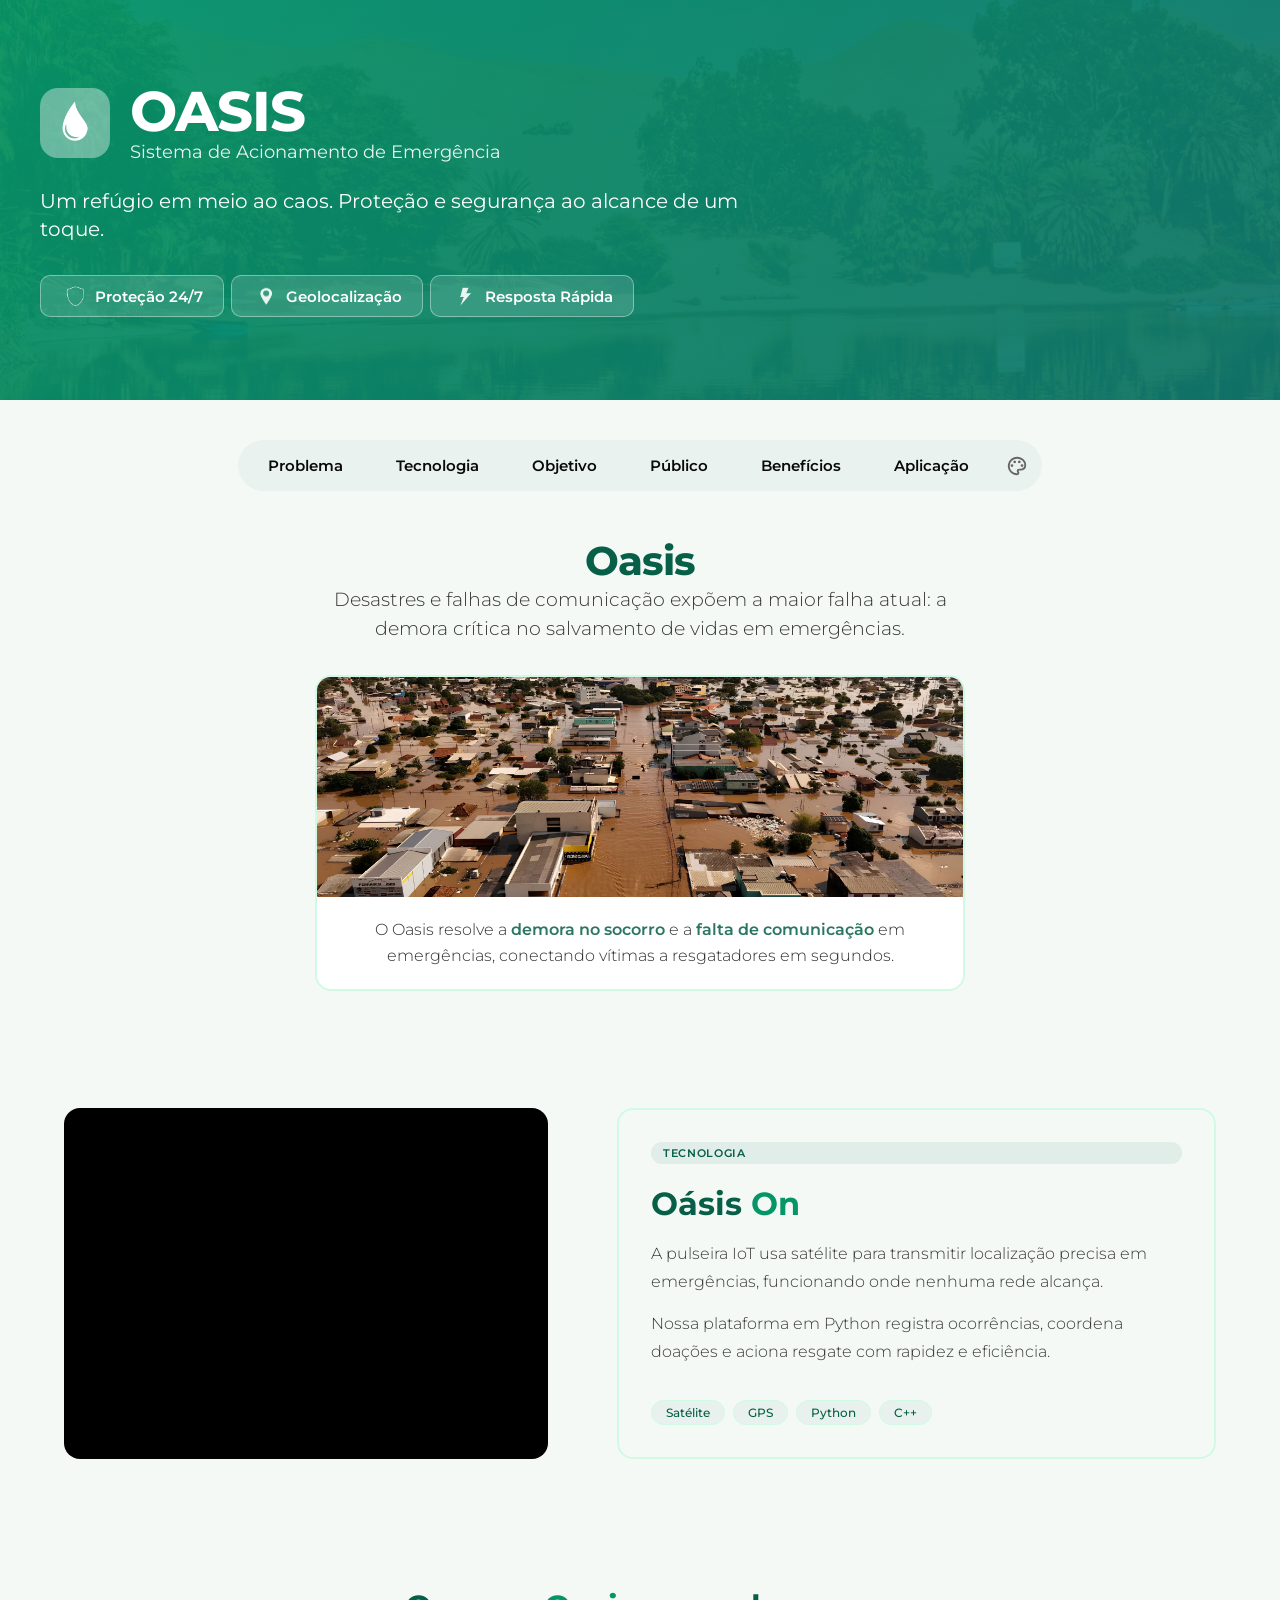
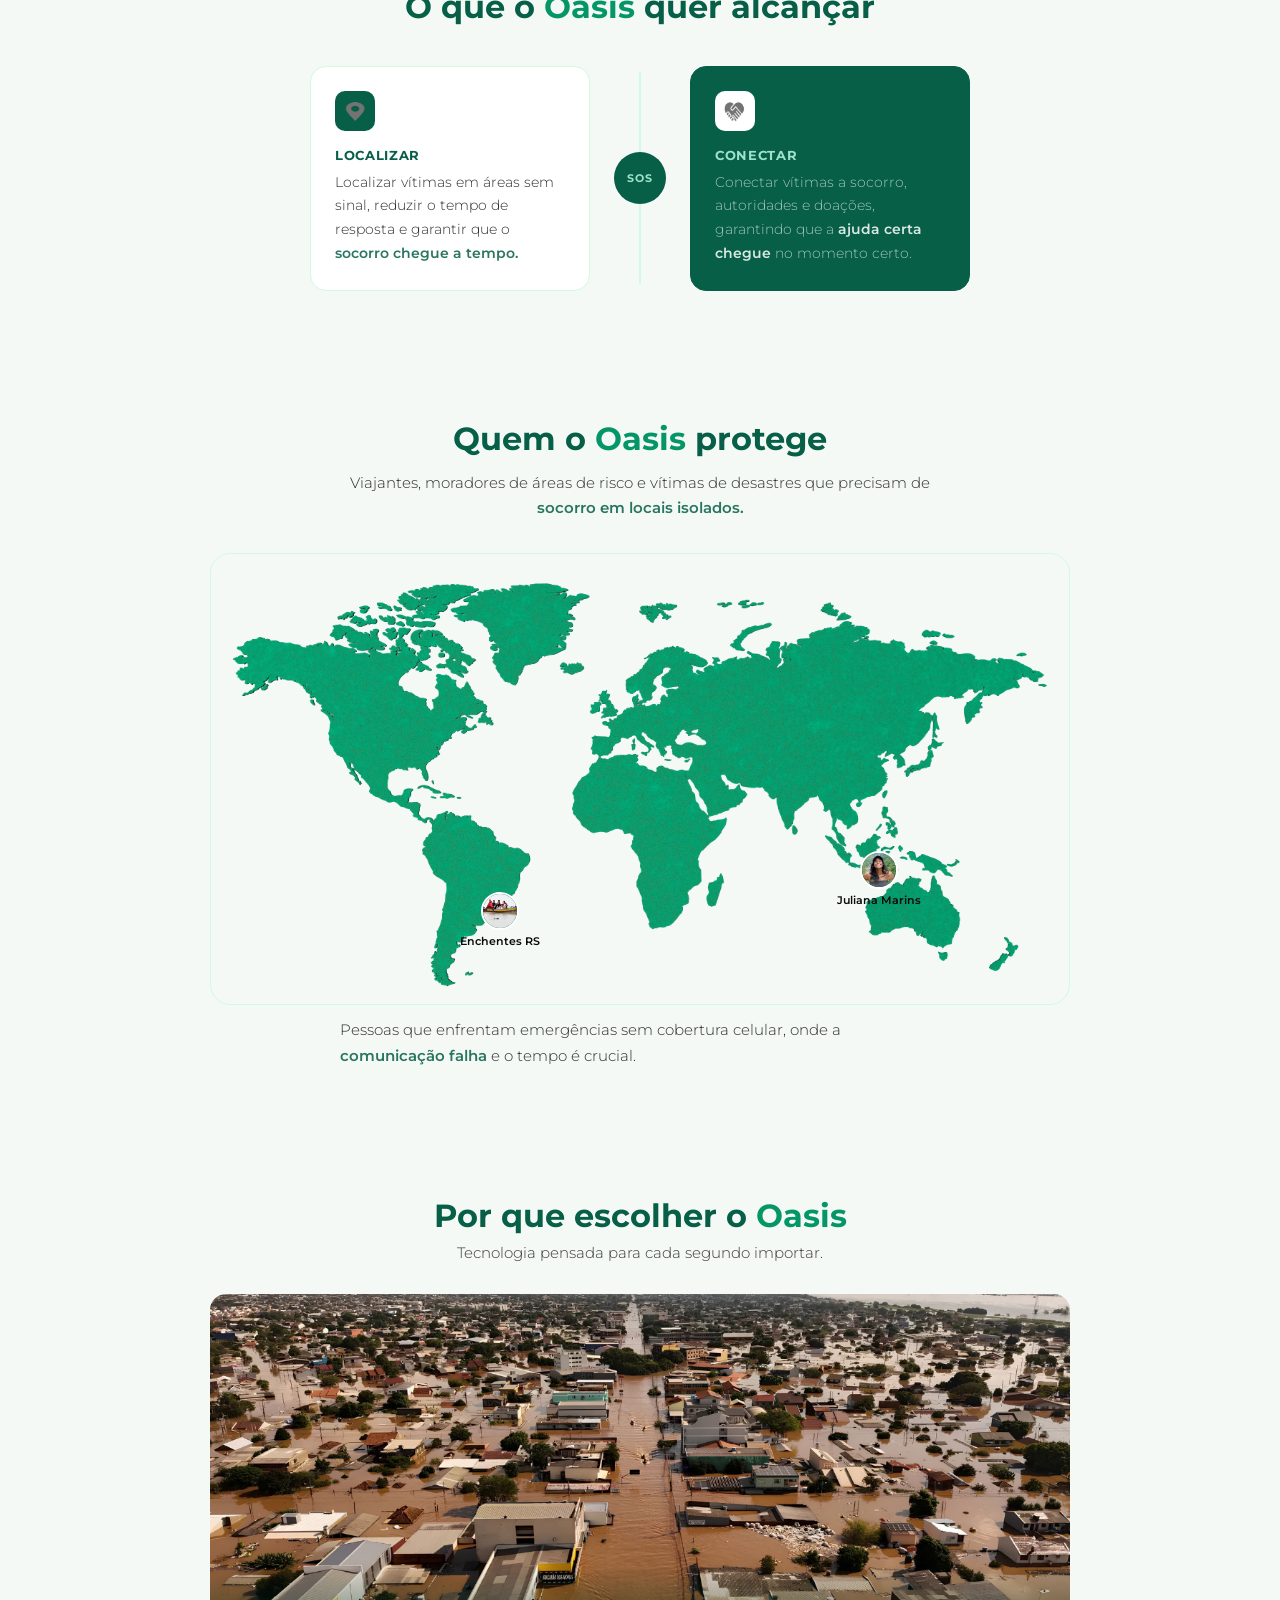
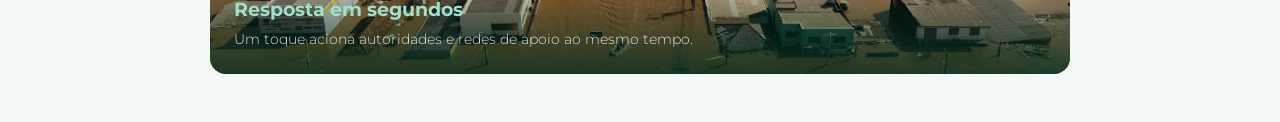
==== commit bf1092d4: "feat: Criação de slideshow na seção benefícios" ====
--- a/index.html
+++ b/index.html
@@ -181,6 +181,38 @@
     </div>
     <p class="pub-texto">Pessoas que enfrentam emergências sem cobertura celular, onde a <strong>comunicação falha</strong> e o tempo é crucial.</p>
 </section>
+<section id="beneficios" class="beneficios">
+    <div class="topo-ben">
+        <h2 class="titulo-ben">Por que escolher o <span>Oasis</span></h2>
+        <p class="subtitulo-ben">Tecnologia pensada para cada segundo importar.</p>
+    </div>
+
+    <div class="slideshow">
+        <div class="slide ativo">
+            <img src="imgs/rs.png" alt="Enchentes RS" class="slide-img">
+            <div class="slide-texto">
+                <h3 class="titulo-card">Resposta em segundos</h3>
+                <p class="texto-card">Um toque aciona autoridades e redes de apoio ao mesmo tempo.</p>
+            </div>
+        </div>
+
+        <div class="slide">
+            <img src="imgs/barco.jpg" alt="Enchente" class="slide-img">
+            <div class="slide-texto">
+                <h3 class="titulo-card">Proteção 24 horas</h3>
+                <p class="texto-card">Em qualquer país ou fuso horário, o Oasis está sempre pronto.</p>
+            </div>
+        </div>
+
+        <div class="slide">
+            <img src="imgs/fundo.jpg" alt="Natureza" class="slide-img">
+            <div class="slide-texto">
+                <h3 class="titulo-card">Localização por satélite</h3>
+                <p class="texto-card">Transmite coordenadas exatas via satélite, sem depender de sinal.</p>
+            </div>
+        </div>
+    </div>
+</section>
 <script src="script.js"></script>
 </body>
 </html>
--- a/style.css
+++ b/style.css
@@ -131,7 +131,7 @@
     color: var(--texto);
     font-size: 3.5rem;
     font-weight: 750;
-    letter-spacing: -1sspx;
+    letter-spacing: -1px;
     line-height: 1;
     font-family: Montserrat;
 }
@@ -429,14 +429,6 @@
     color: #059668;
 }
 
-.linha {
-    width: 36px;
-    height: 2px;
-    background: var(--detalhe);
-    border-radius: 999px;
-    margin-bottom: 1rem;
-}
-
 .tec-texto {
     font-size: 1rem;
     color: var(--texto-menu);
@@ -544,8 +536,7 @@
     max-width: 280px;
     width: 100%;
     opacity: 0;
-    transform: translateY(20px);
-    transition: opacity 0.6s ease, transform 0.6s ease, border-color 0.3s ease;
+    opacity: 1;
 }
 
 .obj-card.visivel {
@@ -735,10 +726,82 @@
 /* Posição dos pins no mapa */
 #pin-viajante    { top: 75%; left: 29%; }
 #pin-resgatador  { top: 66%; left: 73%; }
-
-.pub-texto {
-    text-align:center; 
-    margin-top: 1.5rem;
+/* BENEFICIOS */
+.beneficios {
+    background-color: var(--secao);
+    padding: 3rem 2rem;
+    margin-top: 2rem;
+}
+
+.topo-ben {
+    text-align: center;
+    margin-bottom: 2rem;
+}
+
+.titulo-ben {
+    font-size: 2rem;
+    font-weight: 700;
+    color: var(--detalhe);
+}
+
+.titulo-ben span {
+    color: #059668;
+}
+
+.subtitulo-ben {
+    font-size: 15px;
+    color: var(--texto-menu);
+    font-weight: 300;
+    opacity: 0.8;
+    margin-top: 0.5rem;
+}
+
+.slideshow {
+    max-width: 860px;
+    margin: 0 auto;
+    position: relative; 
+    border-radius: 16px;
+    overflow: hidden;
+}
+
+.slide {
+    display: none; 
+    width: 100%;
+}
+
+.slide.ativo {
+    display: block;
+}
+
+
+.slide-img {
+    width: 100%;
+    height: 380px;
+    object-fit: cover;
+    display: block;
+}
+
+.slide-texto {
+    position: absolute;
+    bottom: 0;
+    left: 0;
+    right: 0;
+    background: linear-gradient(transparent, rgba(6, 49, 35, 0.85));
+    padding: 2rem 1.5rem 1.5rem;
+}
+
+.titulo-card {
+    font-size: 1.2rem;
+    font-weight: 700;
+    color: #9FE1CB;
+    margin-bottom: 0.4rem;
+}
+
+.texto-card {
+    font-size: 14px;
+    color: rgba(255,255,255,0.85);
+    font-weight: 300;
+    line-height: 1.6;
 }
 
 /* aq é o começo da responsividadee*/
@@ -852,11 +915,6 @@
         font-size: 0.95rem;
         padding: 1rem 1.25rem;
     }
-     .sec-tecnologia {
-        flex-direction: column;
-        align-items: center;
-        padding: 2rem 1rem;
-    }
 
     .tec-card-preto {
         width: 100%;
@@ -873,7 +931,7 @@
     }
 
     .obj-lado,
-    .obj-lado-dir {
+    .obj-lado-outro {
         justify-content: center;
         width: 100%;
     }
@@ -903,6 +961,10 @@
         font-size: 9px;
     }
 
+    .slide-img {
+        height: 260px;
+    }
+
     
 }
 
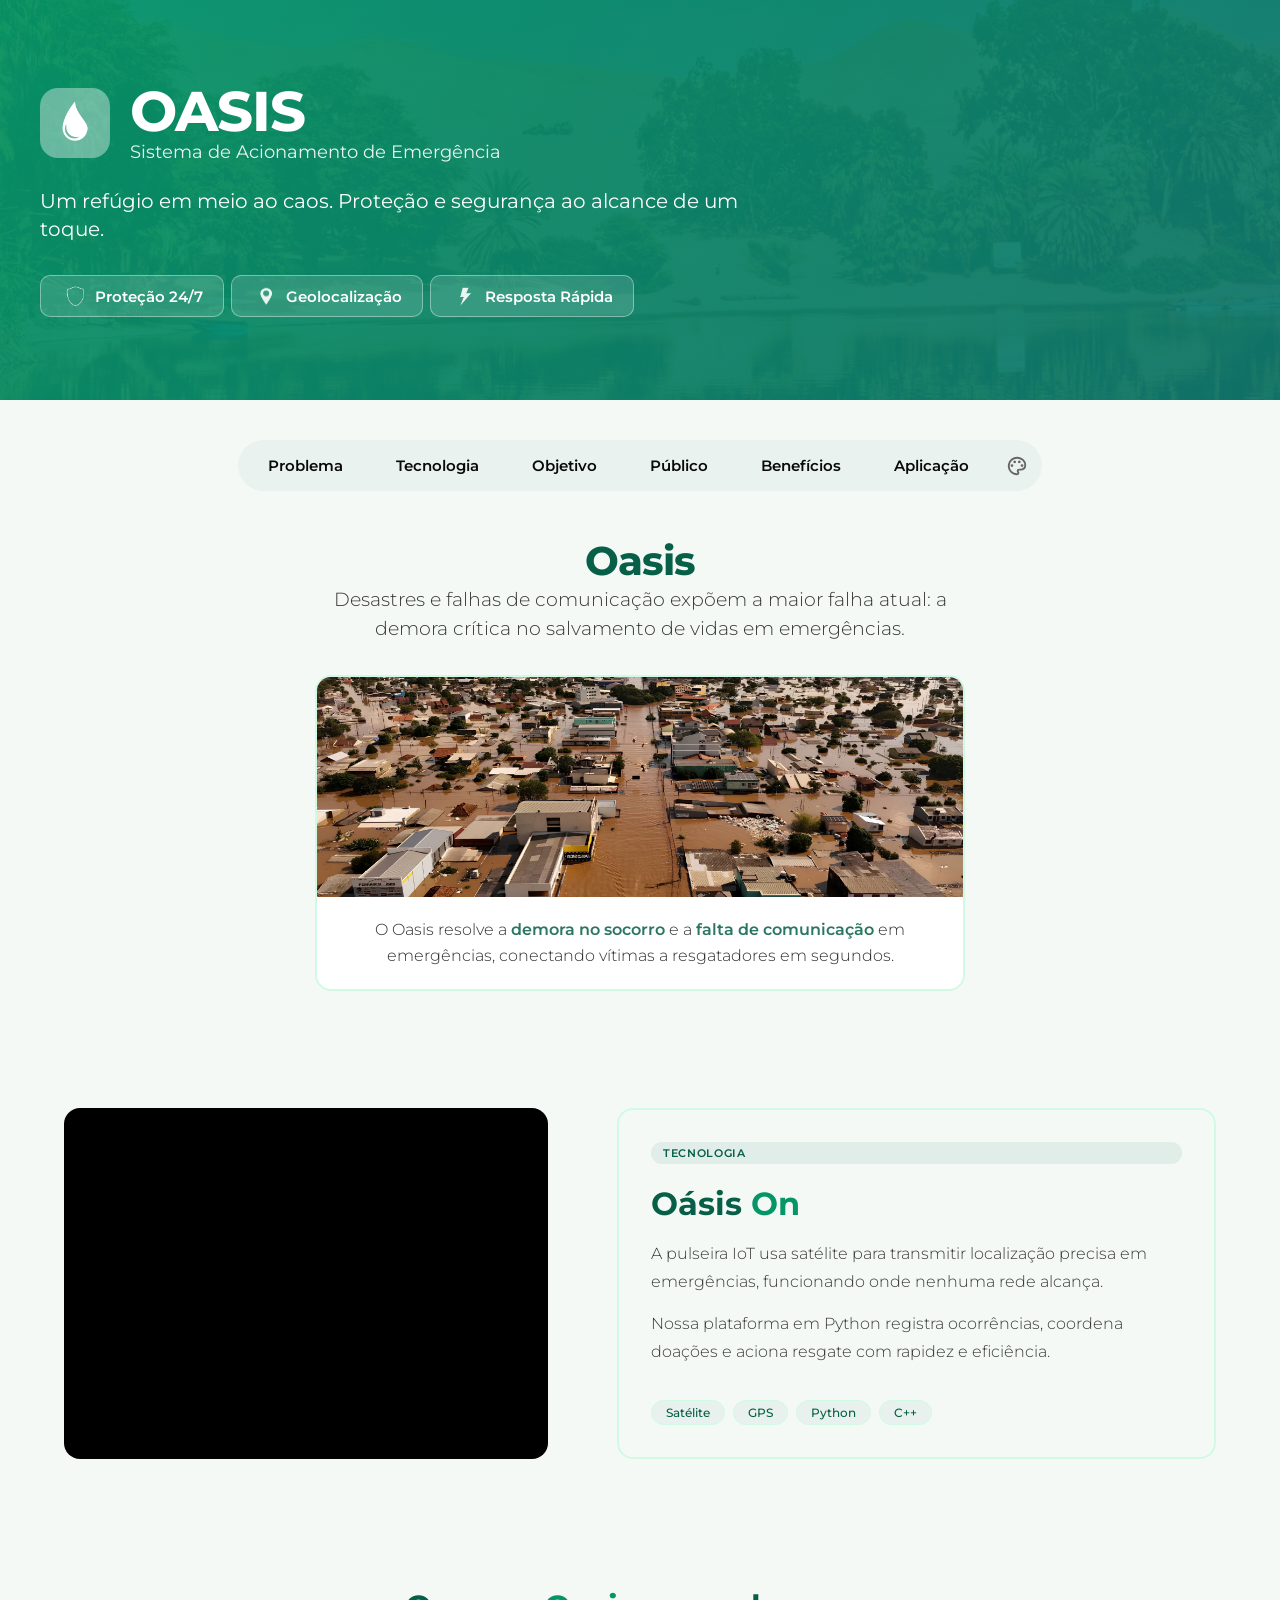
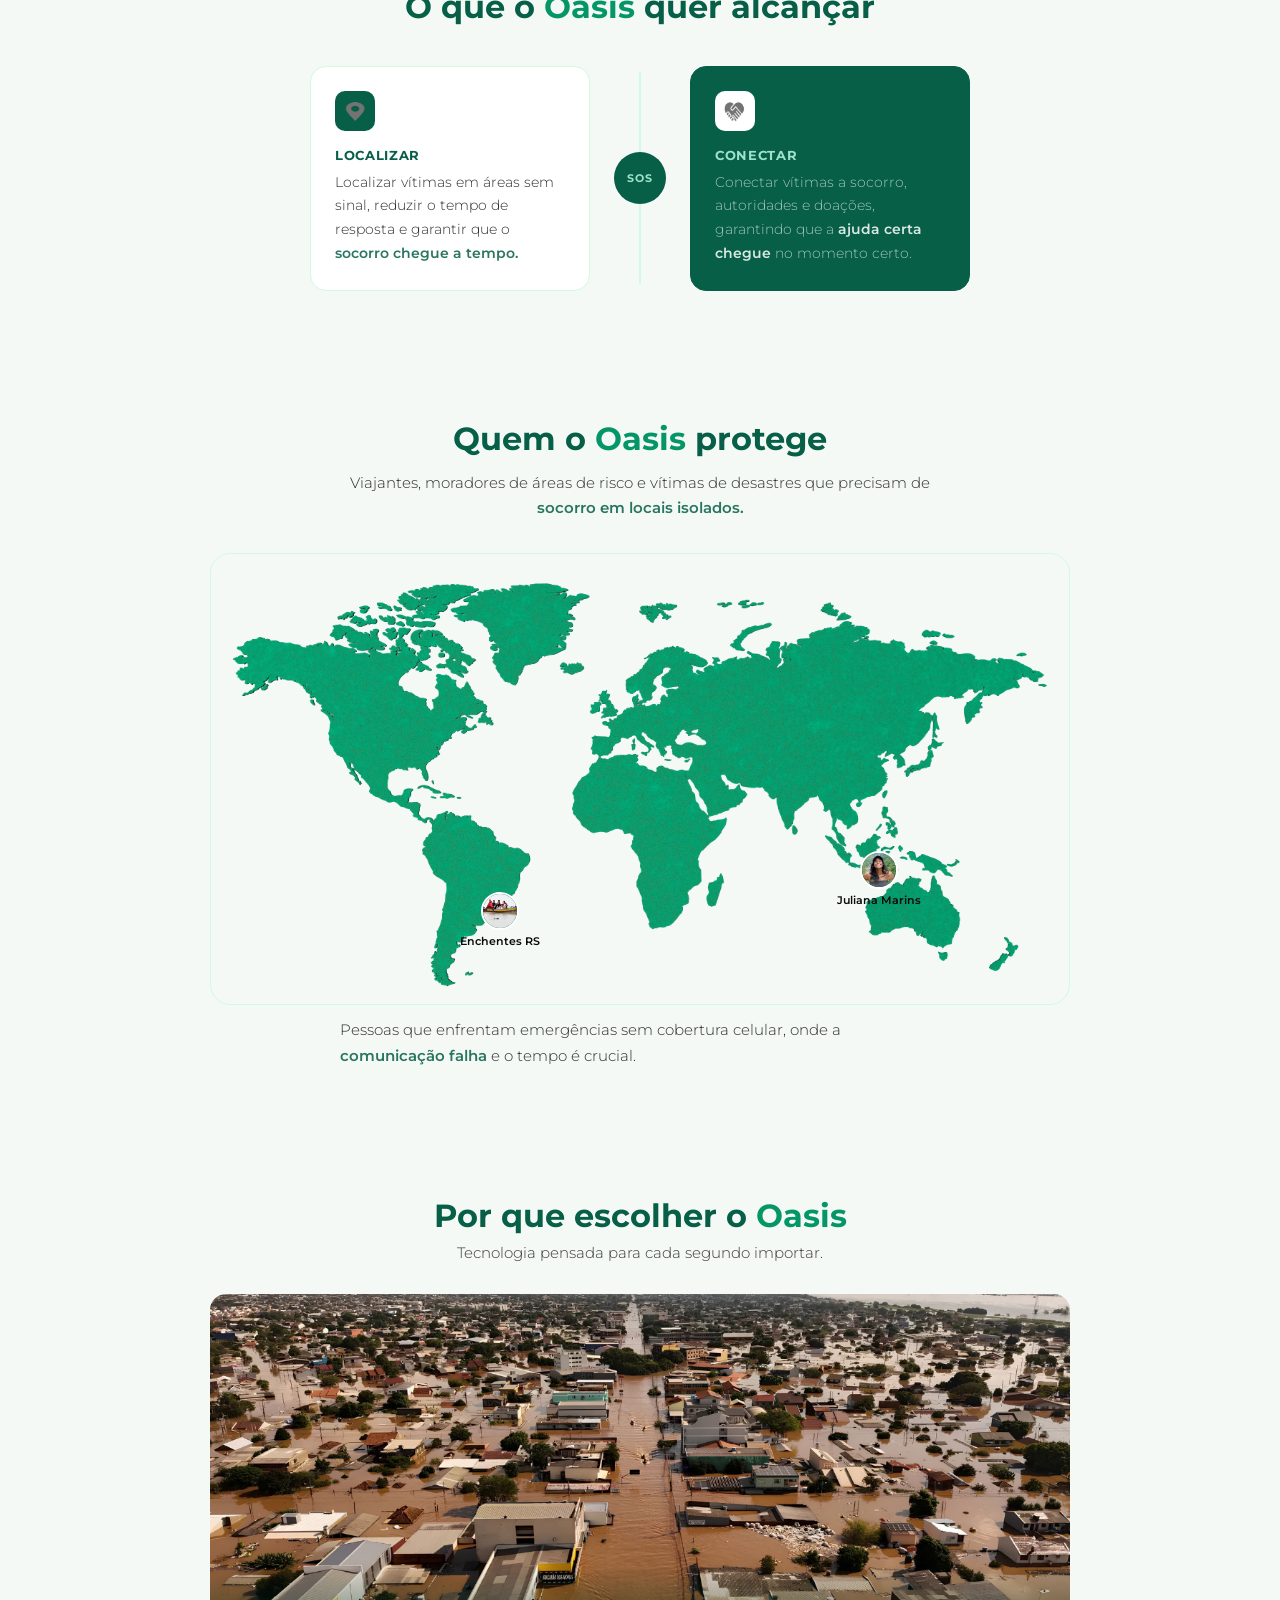
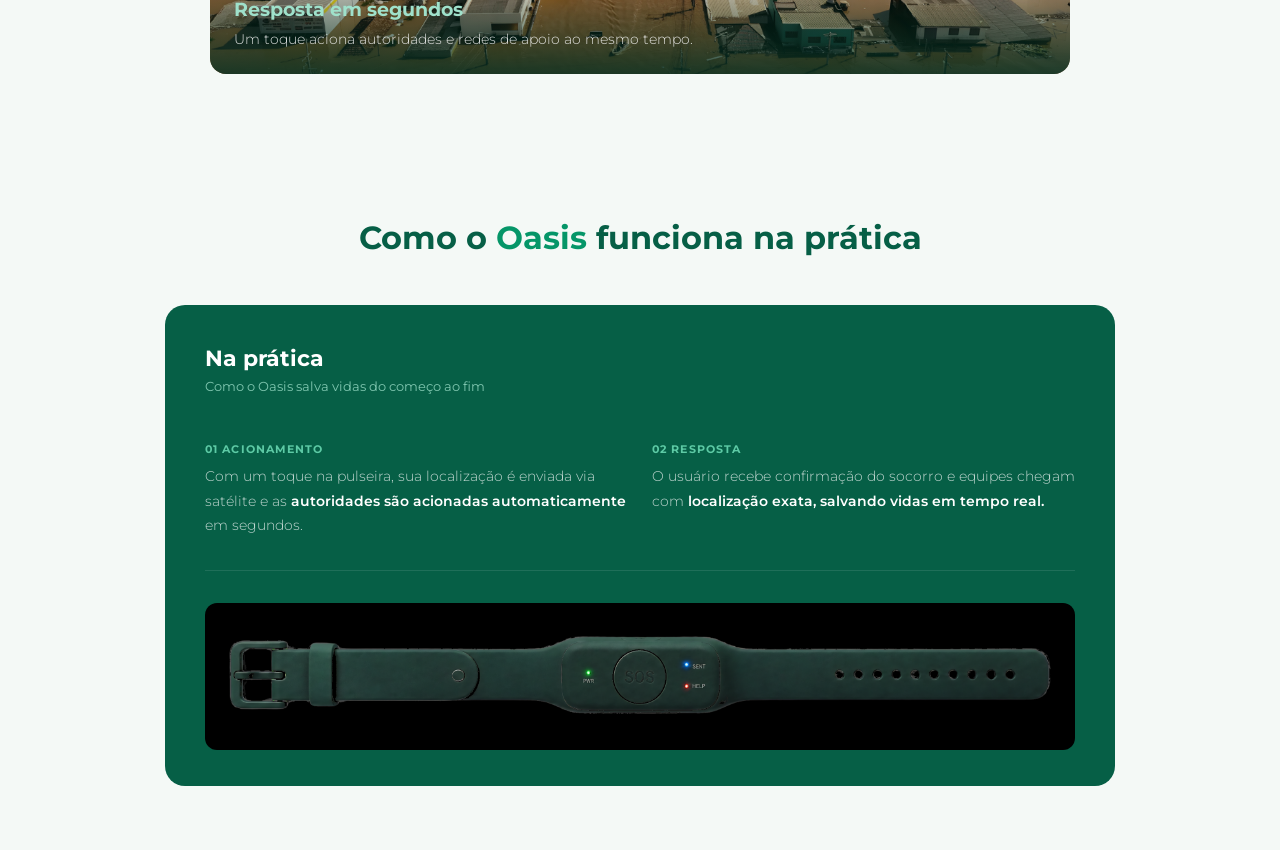
==== commit 7f9ed9fb: "feat: Criação do conteúdo da seção Aplicação" ====
--- a/index.html
+++ b/index.html
@@ -213,6 +213,39 @@
         </div>
     </div>
 </section>
+<section id="aplicacao" class="sec-aplicacao">
+    <div class="apl-topo">
+        <h2 class="apl-titulo">Como o <span>Oasis</span> funciona na prática</h2>
+    </div>
+
+    <div class="apl-card">
+        <div class="apl-card-topo">
+            <div class="apl-card-header">
+                <p class="apl-card-titulo">Na prática</p>
+                <p class="apl-card-subtitulo">Como o Oasis salva vidas do começo ao fim</p>
+            </div>
+        </div>
+
+        <div class="apl-divider"></div>
+
+        <div class="apl-card-body">
+            <div class="apl-card-p">
+                <p class="apl-card-num">01  Acionamento</p>
+                <p class="apl-card-texto">Com um toque na pulseira, sua localização é enviada via satélite e as <strong>autoridades são acionadas automaticamente</strong> em segundos.</p>
+            </div>
+            <div class="apl-card-p">
+                <p class="apl-card-num">02  Resposta</p>
+                <p class="apl-card-texto">O usuário recebe confirmação do socorro e equipes chegam com <strong>localização exata, salvando vidas em tempo real.</strong></p>
+            </div>
+        </div>
+
+        <div class="apl-separa"></div>
+
+        <div class="apl-card-rodape">
+            <img src="imgs/pl.bene.png" alt="Pulseira Aberta">
+        </div>
+    </div>
+</section>
 <script src="script.js"></script>
 </body>
 </html>
--- a/style.css
+++ b/style.css
@@ -803,6 +803,118 @@
     font-weight: 300;
     line-height: 1.6;
 }
+.sec-aplicacao {
+    background-color: var(--secao);
+    padding: 4rem 2rem;
+    margin-top: 2rem;
+}
+
+.apl-topo {
+    text-align: center;
+    margin-bottom: 3rem;
+}
+
+.apl-titulo {
+    font-size: 2rem;
+    font-weight: 700;
+    color: var(--detalhe);
+}
+
+.apl-titulo span {
+    color: #059668;
+}
+
+.apl-card {
+    background: var(--detalhe);
+    border-radius: 20px;
+    max-width: 950px; 
+    margin: 0 auto;
+    overflow: hidden;
+    position: relative;
+}
+
+.apl-card-topo {
+    padding: 2.5rem 2.5rem 1.5rem;
+    display: flex;
+    align-items: flex-start;
+    gap: 1.5rem;
+    position: relative;
+    z-index: 1;
+}
+
+.apl-card-titulo {
+    font-size: 22px;
+    font-weight: 700;
+    color: #fff;
+    margin-bottom: 6px;
+}
+
+.apl-card-subtitulo {
+    font-size: 13px;
+    color: #9FE1CB;
+    font-weight: 400;
+    opacity: 0.8;
+}
+
+.apl-separa {
+    height: 1px;
+    background: rgba(255, 255, 255, 0.1);
+    margin: 0 2.5rem;
+}
+
+.apl-card-body {
+    padding: 1.5rem 2.5rem 2rem;
+    display: flex;
+    gap: 1.5rem;
+    position: relative;
+    z-index: 1;
+}
+
+.apl-card-p {
+    flex: 1;
+}
+
+.apl-card-num {
+    font-size: 11px;
+    font-weight: 700;
+    color: #5DCAA5;
+    letter-spacing: 0.1em;
+    text-transform: uppercase;
+    margin-bottom: 8px;
+}
+
+.apl-card-texto {
+    font-size: 14px;
+    color: rgba(255, 255, 255, 0.75);
+    line-height: 1.75;
+    font-weight: 300;
+}
+
+.apl-card-texto strong {
+    color: #fff;
+    font-weight: 600;
+}
+
+
+.apl-card-rodape {
+    padding: 2rem 2.5rem;
+    display: block;          
+    text-align: center;      
+    position: relative;
+    z-index: 1;
+}
+
+
+.apl-card-rodape img {
+    max-width: 100%;        
+    height: auto;            
+    display: inline-block;   
+    margin: 0 auto;        
+    border-radius: 12px;     
+    background-color: #000; 
+}
+
+
 
 /* aq é o começo da responsividadee*/
 
@@ -965,6 +1077,27 @@
         height: 260px;
     }
 
+    .apl-card-body {
+        flex-direction: column;
+    }
+
+    .apl-card-topo {
+        padding: 1.5rem 1.5rem 1rem;
+    }
+
+    .apl-card-body {
+        padding: 1rem 1.5rem 1.5rem;
+    }
+
+    .apl-separa {
+        margin: 0 1.5rem;
+    }
+
+    .apl-card-rodape {
+        padding: 1rem 1.5rem;
+        flex-wrap: wrap;
+    }
+
     
 }
 
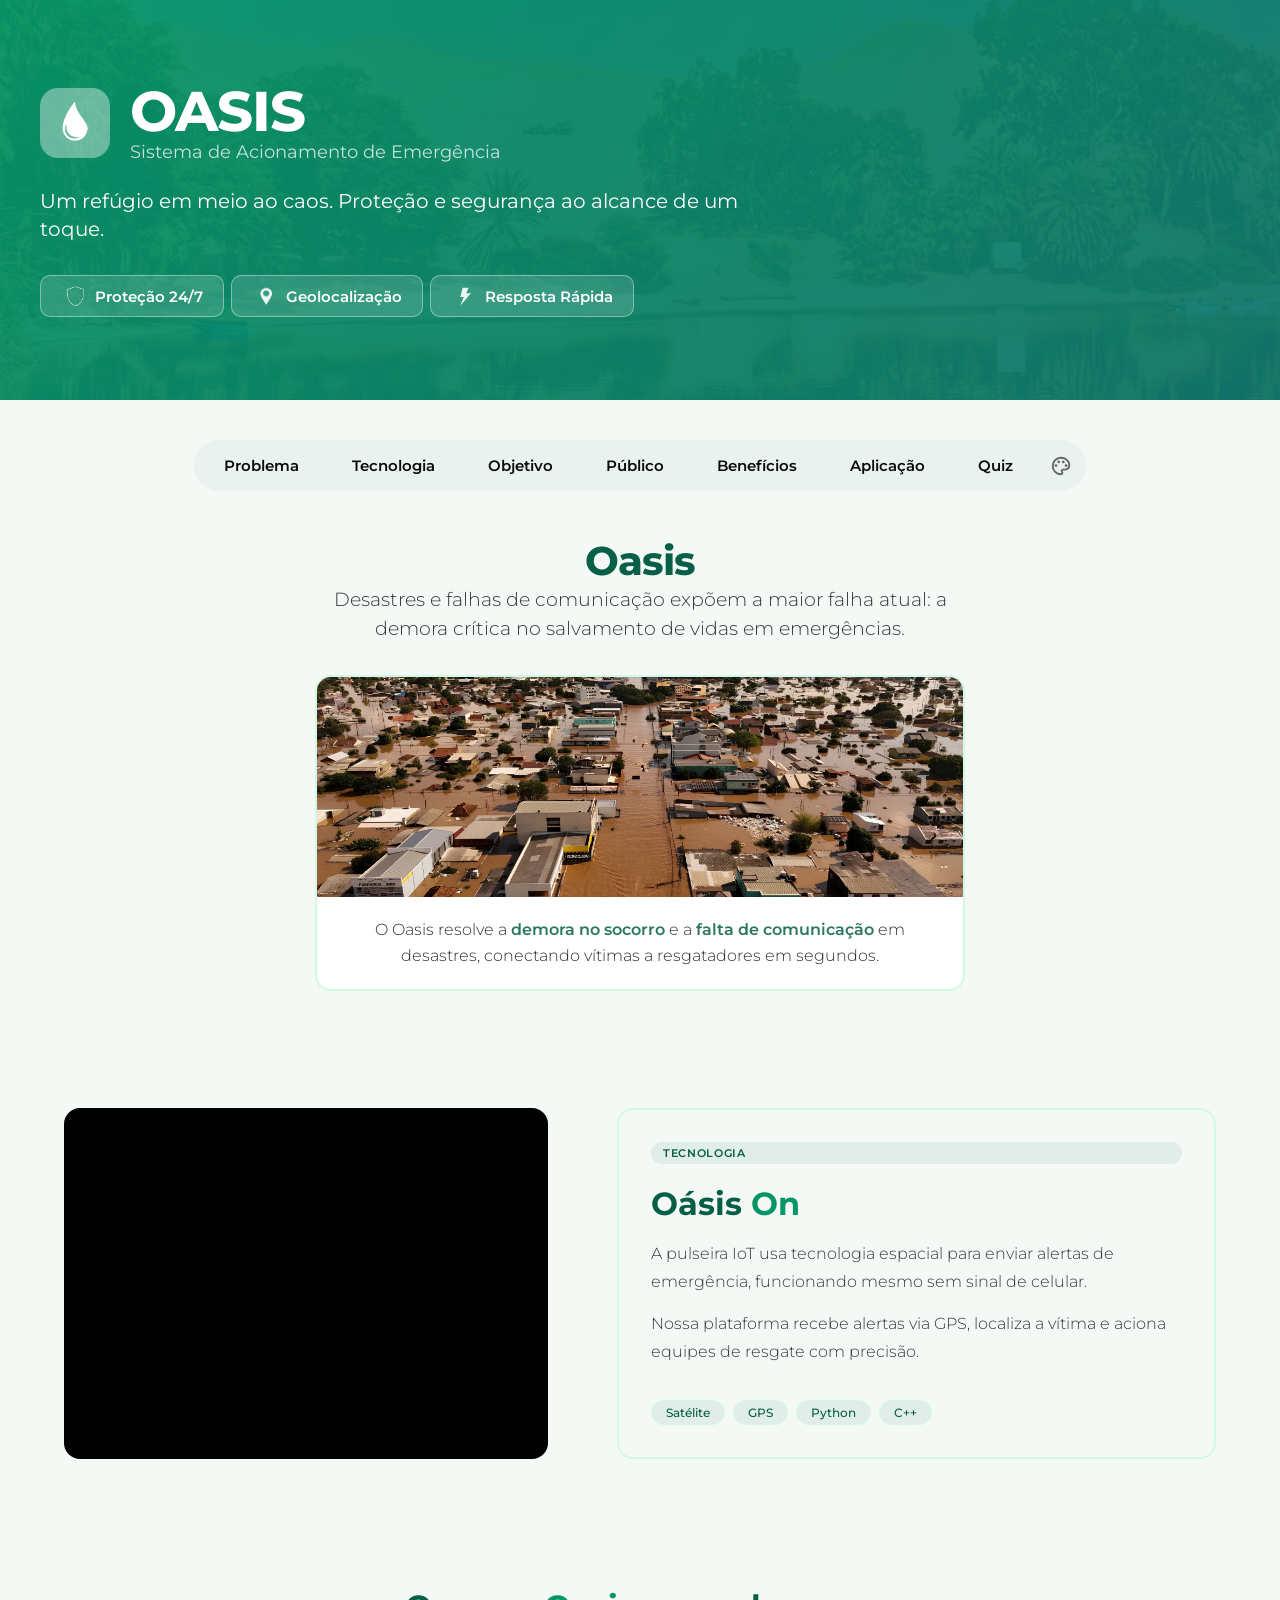
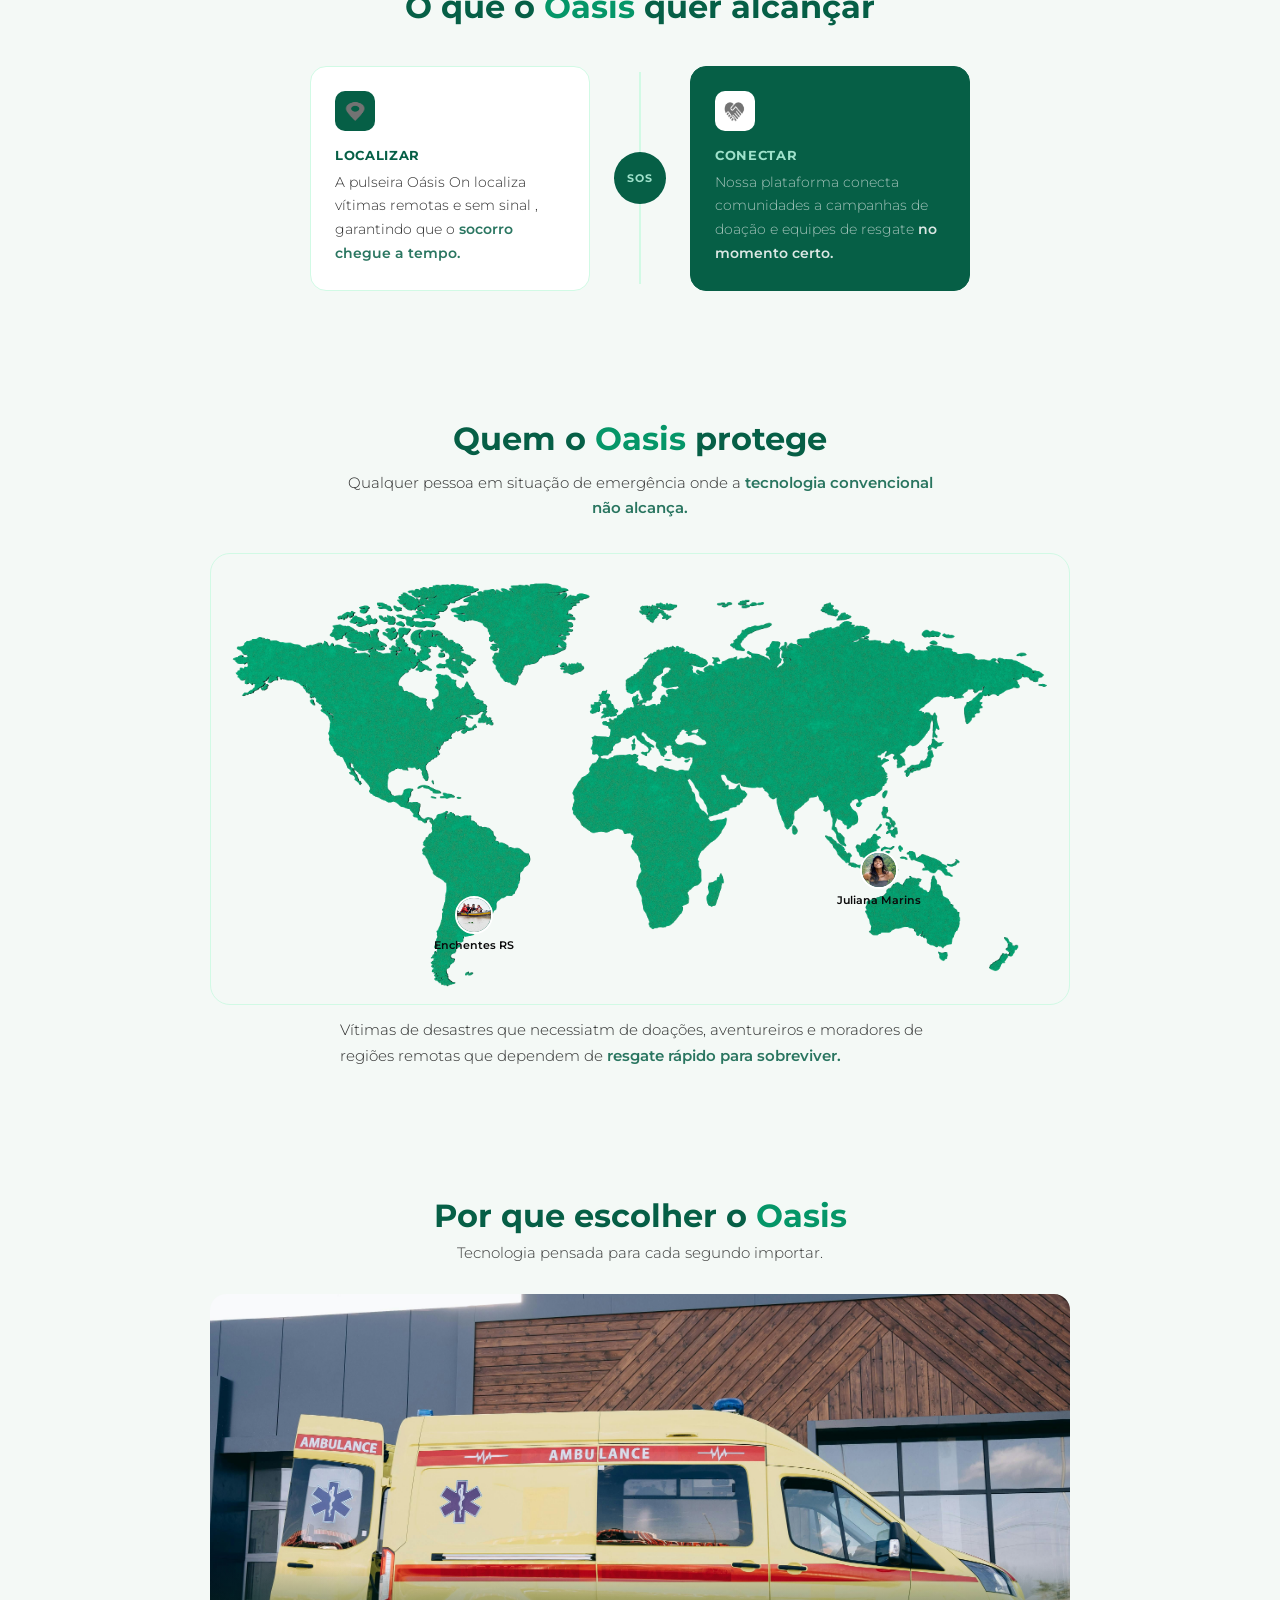
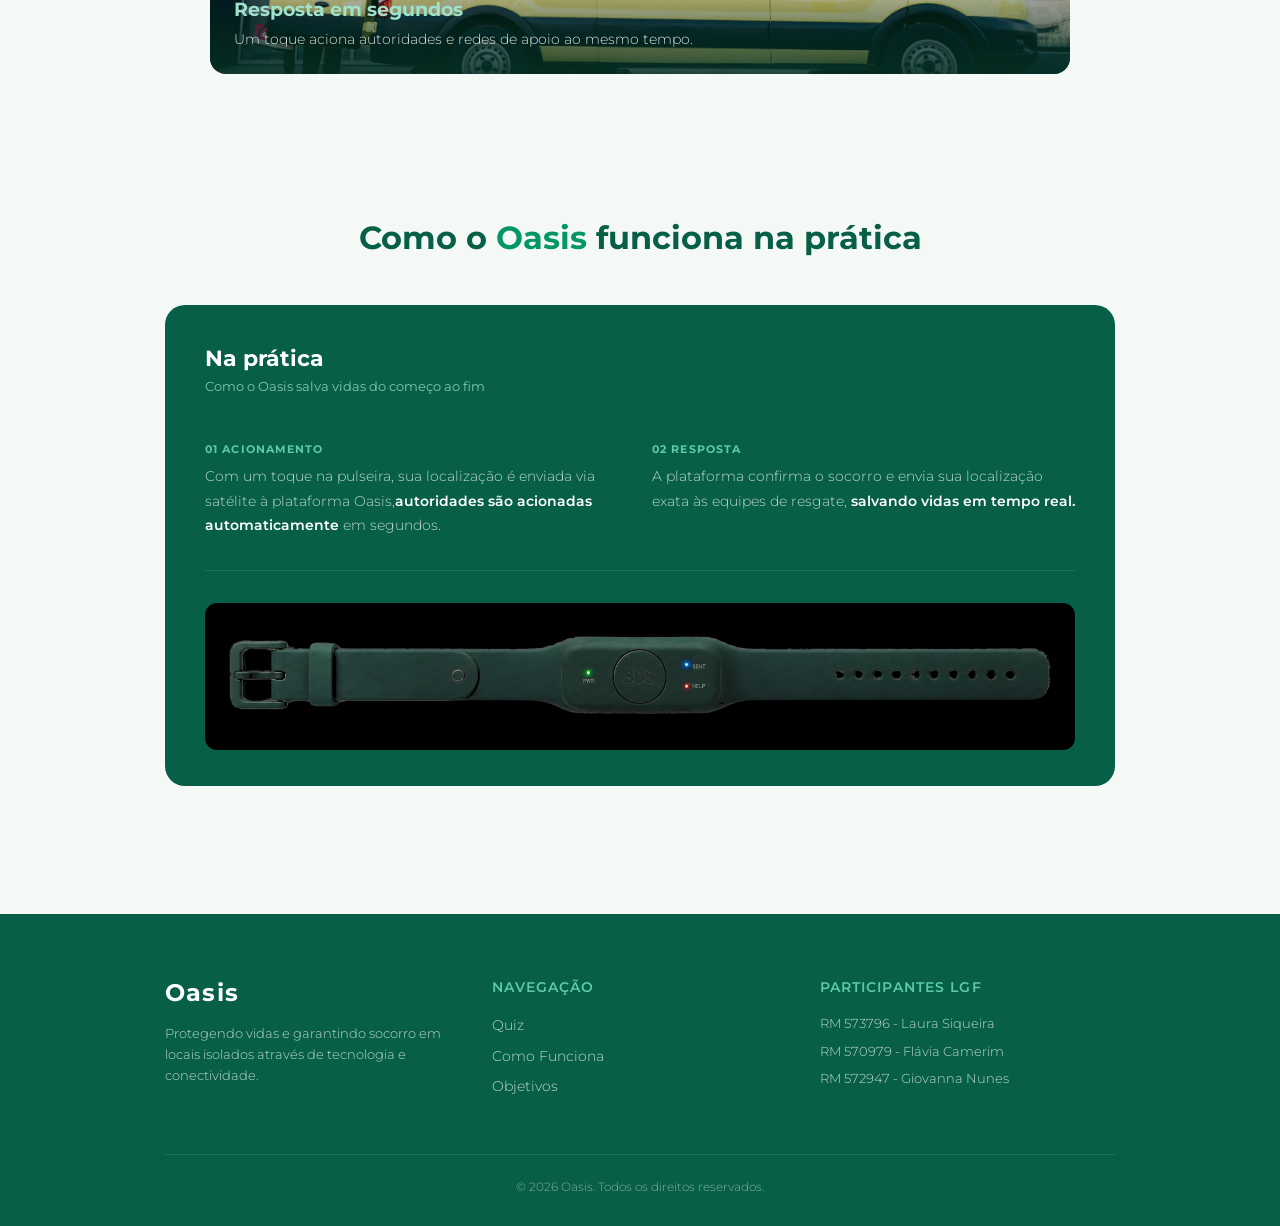
==== commit 9d862117: "feat: criação do fotter e da página de quiz" ====
--- a/index.html
+++ b/index.html
@@ -54,8 +54,9 @@
                 <li><a href="#publico-alvo">Público</a></li>
                 <li><a href="#beneficios">Benefícios</a></li>
                 <li><a href="#aplicacao">Aplicação</a></li>
+                <li><a href="html/quiz.html">Quiz</a></li>
                 <li class="item-seletor-tema">
-                    <button class="botao-gode-gatilho" onclick="alternarMenuTema(event)">
+                    <button class="botao-gode-gatilho" onclick="alternarMenuTema()">
                         <img src="imgs/gode.svg" alt="Menu de Temas">
                     </button>
                     
@@ -86,7 +87,7 @@
         <div class="card-problema">
             <img src="imgs/rs.png" alt="Pessoas em situação de emergência" class="card-problema-img">
             <p class="card-problema-texto">
-                O Oasis resolve a <strong>demora no socorro</strong> e a <strong>falta de comunicação</strong> em emergências, conectando vítimas a resgatadores em segundos.
+                O Oasis resolve a <strong>demora no socorro</strong> e a <strong>falta de comunicação</strong> em desastres, conectando vítimas a resgatadores em segundos.
             </p>
         </div>
     </div>
@@ -102,8 +103,8 @@
         <span class="tec-tag">Tecnologia</span>
         <h2 class="tec-titulo">Oásis<span> On</span></h2>
         <div class="linha"></div>
-        <p class="tec-texto">A pulseira IoT usa satélite para transmitir localização precisa em emergências, funcionando onde nenhuma rede alcança.</p>
-        <p class="tec-texto">Nossa plataforma em Python registra ocorrências, coordena doações e aciona resgate com rapidez e eficiência.</p>
+        <p class="tec-texto">A pulseira IoT usa tecnologia espacial para enviar alertas de emergência, funcionando mesmo sem sinal de celular.</p>
+        <p class="tec-texto">Nossa plataforma recebe alertas via GPS, localiza a vítima e aciona equipes de resgate com precisão.</p>
         <div class="tec">
             <span class="tec-usada">Satélite</span>
             <span class="tec-usada">GPS</span>
@@ -124,7 +125,7 @@
                     <img src="imgs/gps.png" alt="ícone localização" width="22" height="22">
                 </div>
                 <p class="obj-card-titulo">Localizar</p>
-                <p class="obj-card-texto">Localizar vítimas em áreas sem sinal, reduzir o tempo de resposta e garantir que o <strong>socorro chegue a tempo.</strong></p>
+                <p class="obj-card-texto">A pulseira Oásis On localiza vítimas remotas e sem sinal , garantindo que o <strong>socorro chegue a tempo.</strong></p>
             </div>
         </div>
 
@@ -142,7 +143,7 @@
                     <img src="imgs/mão.png" alt="conectar" width="26" height="26">
                 </div>
                 <p class="obj-card-titulo">Conectar</p>
-                <p class="obj-card-texto">Conectar vítimas a socorro, autoridades e doações, garantindo que a <strong>ajuda certa chegue</strong> no momento certo.</p>
+                <p class="obj-card-texto">Nossa plataforma conecta comunidades a campanhas de doação e equipes de resgate<strong> no momento certo.</strong></p>
             </div>
         </div>
     </div>
@@ -150,7 +151,7 @@
 <section id="publico-alvo" class="sec-publico">
     <div class="pub-topo">
         <h2 class="pub-titulo">Quem o <span>Oasis</span> protege</h2>
-        <p class="pub-texto">Viajantes, moradores de áreas de risco e vítimas de desastres que precisam de <strong>socorro em locais isolados.</strong></p>
+        <p class="pub-texto">Qualquer pessoa em situação de emergência onde a<strong> tecnologia convencional não alcança.</strong></p>
     </div>
 
     <div class="pub-mapa-map">
@@ -179,7 +180,7 @@
             </div>
         </div>
     </div>
-    <p class="pub-texto">Pessoas que enfrentam emergências sem cobertura celular, onde a <strong>comunicação falha</strong> e o tempo é crucial.</p>
+    <p class="pub-texto">Vítimas de desastres que necessiatm de doações, aventureiros e moradores de regiões remotas que dependem de <strong>resgate rápido para sobreviver.</strong></p>
 </section>
 <section id="beneficios" class="beneficios">
     <div class="topo-ben">
@@ -189,7 +190,7 @@
 
     <div class="slideshow">
         <div class="slide ativo">
-            <img src="imgs/rs.png" alt="Enchentes RS" class="slide-img">
+            <img src="imgs/amb.jpg" alt="Socorro chegando" class="slide-img">
             <div class="slide-texto">
                 <h3 class="titulo-card">Resposta em segundos</h3>
                 <p class="texto-card">Um toque aciona autoridades e redes de apoio ao mesmo tempo.</p>
@@ -197,7 +198,7 @@
         </div>
 
         <div class="slide">
-            <img src="imgs/barco.jpg" alt="Enchente" class="slide-img">
+            <img src="imgs/proteção.jpg" alt="Pessoas" class="slide-img">
             <div class="slide-texto">
                 <h3 class="titulo-card">Proteção 24 horas</h3>
                 <p class="texto-card">Em qualquer país ou fuso horário, o Oasis está sempre pronto.</p>
@@ -205,7 +206,7 @@
         </div>
 
         <div class="slide">
-            <img src="imgs/fundo.jpg" alt="Natureza" class="slide-img">
+            <img src="imgs/satelite.jpg" alt="Satelite" class="slide-img">
             <div class="slide-texto">
                 <h3 class="titulo-card">Localização por satélite</h3>
                 <p class="texto-card">Transmite coordenadas exatas via satélite, sem depender de sinal.</p>
@@ -231,11 +232,11 @@
         <div class="apl-card-body">
             <div class="apl-card-p">
                 <p class="apl-card-num">01  Acionamento</p>
-                <p class="apl-card-texto">Com um toque na pulseira, sua localização é enviada via satélite e as <strong>autoridades são acionadas automaticamente</strong> em segundos.</p>
+                <p class="apl-card-texto">Com um toque na pulseira, sua localização é enviada via satélite à plataforma Oasis,<strong>autoridades são acionadas automaticamente</strong> em segundos.</p>
             </div>
             <div class="apl-card-p">
                 <p class="apl-card-num">02  Resposta</p>
-                <p class="apl-card-texto">O usuário recebe confirmação do socorro e equipes chegam com <strong>localização exata, salvando vidas em tempo real.</strong></p>
+                <p class="apl-card-texto">A plataforma confirma o socorro e envia sua localização exata às equipes de resgate,  <strong>salvando vidas em tempo real.</strong></p>
             </div>
         </div>
 
@@ -246,6 +247,34 @@
         </div>
     </div>
 </section>
+<footer class="foo-rodape">
+    <div class="foo-container">
+        <div class="foo-coluna">
+            <h3 class="foo-logo">Oasis</h3>
+            <p class="foo-descricao">Protegendo vidas e garantindo socorro em locais isolados através de tecnologia e conectividade.</p>
+        </div>
+
+        <div class="foo-coluna">
+            <h4 class="foo-subtitulo">Navegação</h4>
+            <ul class="foo-links">
+                <li><a href="html/quiz.html">Quiz</a></li>
+                <li><a href="#aplicacao">Como Funciona</a></li>
+                <li><a href="#objetivo">Objetivos</a></li>
+            </ul>
+        </div>
+
+        <div class="foo-coluna">
+            <h4 class="foo-subtitulo">Participantes LGF</h4>
+            <p class="foo-texto-contato">RM 573796 - Laura Siqueira</p>
+            <p class="foo-texto-contato">RM 570979 - Flávia Camerim </p>
+            <p class="foo-texto-contato">RM 572947 - Giovanna Nunes </p>
+        </div>
+    </div>
+
+    <div class="foo-inferior">
+        <p>&copy; 2026 Oasis. Todos os direitos reservados.</p>
+    </div>
+</footer>
 <script src="script.js"></script>
 </body>
 </html>
--- a/style.css
+++ b/style.css
@@ -1,94 +1,143 @@
 @import url('https://fonts.googleapis.com/css2?family=Montserrat:ital,wght@0,100..900;1,100..900&display=swap');
-/* variáveis que o prof Lucas falou pra usar/ não tenho certeza se precisa por com outro tipo  */
+
 :root, [data-theme="padrao"] {
-    --detalhe: #065f46;       
-    --camada: #059668ee; 
-    --camada-fim:#0f766dee;
+    --detalhe: #065f46;
+    --detalhe-medio: #059668;
+    --detalhe-claro: #5DCAA5;
+    --detalhe-suave: #9FE1CB;
+    --camada: #059668ee;
+    --camada-fim: #0f766dee;
     --efeito: #064e3b;
     --texto: #ffffff;
+    --texto-escuro: #0a0a0a;
+    --texto-suave: #ffffffbf;
+    --texto-apagado: #ffffffd9;
+    --secao: #f4f9f6;
+    --fundo-menu: #ffffff;
+    --fundo-escuro: #000000;
+    --arredondado: #e9f2ef;
+    --margem: #d1fae5;
+    --texto-menu: #0a0a0a;
+    --fundo: #ffffff23;
+    --borda: #ffffff62;
+    --borda-card: #d1fae5;
+    --tag-fundo: #065f4614;
+    --tag-borda: #d1fae5;
+    --tag-texto: #065f46;
+    --gradiente-slide: #063123d9;
+    --borda-sutil: #ffffff1a;
+    --hover-menu: #ffffff80;
+    --sombra-leve: #0000000f;
+    --sombra-media: #00000026;
+    --texto-slide: #ffffffd9;
     --fonte: 'Montserrat', sans-serif;
-    --fundo: #ffffff23;  
-    --borda: #ffffff62;
-    --secao: #f4f9f6;        /* Fundo atrás do menu */
-    --arredondado: #e9f2ef;    
-    --margem:#d1fae5;   /* Fundo da barra menu*/
-    --texto-menu: #0a0a0a;        /* Texto do menu */
-    --fundo-menu: #ffffff;        /* Fundo do botão selecionado na parte do meniu*/
-}
-
- [data-theme="dark"] {
-     --detalhe: #03271d;       
-    --camada: #003021c7; 
-    --efeito: #031a13;
+}
+
+[data-theme="dark"] {
+    --detalhe: #147257;
+    --detalhe-medio: #065f46;
+    --detalhe-claro: #1D9E75;
+    --detalhe-suave: #5DCAA5;
+    --camada: #001a10ee;
+    --camada-fim: #003021ee;
+    --efeito: #010d08;
+    --texto: #e8f5f0;
+    --texto-escuro: #c8ddd6;
+    --texto-suave: #c8f0dbbf;
+    --texto-apagado: #c8f0dbd9;
+    --secao: #0d1f18;
+    --fundo-menu: #122b20;
+    --fundo-escuro: #000000;
+    --arredondado: #1a3d2e;
+    --margem: #1a4a35;
+    --texto-menu: #a8c9bc;
+    --fundo: #ffffff10;
+    --borda: #ffffff30;
+    --borda-card: #1a4a35;
+    --tag-fundo: #1d9e7514;
+    --tag-borda: #1a4a35;
+    --tag-texto: #5DCAA5;
+    --gradiente-slide: #02522a90;
+    --borda-sutil: #ffffff1a;
+    --hover-menu: #ffffff80;
+    --sombra-leve: #0000000f;
+    --sombra-media: #00000026;
+    --texto-slide: #c8f0dbd9;
+    --fonte: 'Montserrat', sans-serif;
+}
+
+[data-theme="oasis"] {
+    --detalhe: #7c4a1e;
+    --detalhe-medio: #b5651d;
+    --detalhe-claro: #d4a96a;
+    --detalhe-suave: #e8c99a;
+    --camada: #c2853aee;
+    --camada-fim: #8b5a2bee;
+    --efeito: #5c3310;
     --texto: #ffffff;
+    --texto-escuro: #3b2006;
+    --texto-suave: #fff5e6bf;
+    --texto-apagado: #fff5e6d9;
+    --secao: #fdf6e3;
+    --fundo-menu: #fffbeb;
+    --fundo-escuro: #000000;
+    --arredondado: #fce7c7;
+    --margem: #f5d49a;
+    --texto-menu: #5c3310;
+    --fundo: #b4530933;
+    --borda: #78360f56;
+    --borda-card: #f5d49a;
+    --tag-fundo: #7c4a1e14;
+    --tag-borda: #f5d49a;
+    --tag-texto: #7c4a1e;
+    --gradiente-slide: #3c1e05d9;
+    --borda-sutil: #ffffff1a;
+    --hover-menu: #ffffff80;
+    --sombra-leve: #0000000f;
+    --sombra-media: #00000026;
+    --texto-slide: #fff5e6d9;
     --fonte: 'Montserrat', sans-serif;
-    --fundo: #ffffff23;  
-    --borda: #ffffff62;
-    --secao: #f4f9f6;        /* Fundo atrás do menu */
-    --arredondado: #e9eff2;       /* Fundo da barra menu*/
-    --texto-menu: #666666;        /* Texto do menu */
-    --fundo-menu: #ffffff;        /* Fundo do botão selecionado na parte do meniu*/
- }
-
- [data-theme="oasis"] {
-    --detalhe: #065f46;       
-    --camada: #cbb393c0;
-    --efeito: #064e3b;
-    --texto: #ffffff;
-    --fonte: 'Montserrat', sans-serif;
-    --fundo: #b4530933;  
-    --borda: #78360f56;
-    --secao: #faf6e7;      /* Fundo atrás do menu */
-    --arredondado: #fce7c7f5;  /* Fundo da barra menu*/
-    --texto-menu: #666666;        /* Texto do menu */
-    --fundo-menu: #fffbeb;          /* Fundo do botão selecionado na parte do meniu*/
- }
-
-
-
-/* tira a borda branca feia*/
+}
+
 * {
     margin: 0;
     padding: 0;
     box-sizing: border-box;
 }
+
 body {
     font-family: var(--fonte);
     background-color: var(--secao);
 }
 
-/* o hero começa agora */
 .hero-section {
     width: 100%;
-    min-height: 400px; 
-    position: relative; 
-    overflow: hidden;   
-}
-
-/* imagem do oasis que fica atrás da camada verde */
+    min-height: 400px;
+    position: relative;
+    overflow: hidden;
+}
+
 .hero-bg-img {
     position: absolute;
     top: 0;
     left: 0;
     width: 100%;
     height: 100%;
-    object-fit: cover; 
-    z-index: 1;        
-}
-
-/* Camada verde que fica em cima da foto do oasis */
+    object-fit: cover;
+    z-index: 1;
+}
+
 .hero-overlay {
     width: 100%;
     min-height: 400px;
-    background: linear-gradient(135deg,  var(--camada), var(--camada-fim));
+    background: linear-gradient(135deg, var(--camada), var(--camada-fim));
     display: flex;
     align-items: center;
     padding: 40px;
     position: relative;
-    z-index: 1;        
-}
-
-/* Isso deixa o texto do hero alinhadinho*/
+    z-index: 1;
+}
+
 .hero-content {
     display: flex;
     flex-direction: column;
@@ -97,36 +146,32 @@
     width: 100%;
     margin: 0 auto;
     position: relative;
-    z-index: 3;        
-}
-
-/* Isso deixa "Oasis" do lado da gota*/
+    z-index: 3;
+}
+
 .hero-brand {
     display: flex;
     align-items: center;
     gap: 20px;
 }
 
-/* Quadrado que fica no fundo da logo */
 .hero-logo-box {
-    width: 70px; 
+    width: 70px;
     height: 70px;
     background-color: var(--borda);
     border-radius: 18px;
     display: flex;
     align-items: center;
     justify-content: center;
-    overflow: hidden; 
-}
-
-/* Imagem da Gota */
+    overflow: hidden;
+}
+
 .hero-logo-img {
-    width: 50px;    
+    width: 50px;
     height: 50px;
-    object-fit: contain; 
-}
-
-/* texto q tá no hero */
+    object-fit: contain;
+}
+
 .hero-titles h1 {
     color: var(--texto);
     font-size: 3.5rem;
@@ -137,13 +182,12 @@
 }
 
 .hero-titles h2 {
-    color: rgba(255, 255, 255, 0.9);
+    color: var(--texto-suave);
     font-size: 1.15rem;
     font-weight: 400;
     margin-top: 1px;
 }
 
-/* Frase que tá no hero */
 .hero-tagline {
     color: var(--texto);
     font-size: 1.25rem;
@@ -152,7 +196,6 @@
     line-height: 1.4;
 }
 
-
 .hero-badges {
     display: flex;
     gap: 7px;
@@ -174,17 +217,16 @@
 }
 
 .hero-badge-img {
-    width: 28px;         
+    width: 28px;
     height: 28px;
-    object-fit: contain;  
-    opacity: 0.9;        
-}
-
-/* menu arredondado */
+    object-fit: contain;
+    opacity: 0.9;
+}
+
 .main-header {
     width: 100%;
-    background-color: var(--secao); 
-    padding: 40px 20px; 
+    background-color: var(--secao);
+    padding: 40px 20px;
     display: flex;
     justify-content: center;
 }
@@ -193,17 +235,15 @@
     width: auto;
 }
 
-/* Barra do arredondadinho externo do menu */
 .nav-menu ul {
     display: flex;
     list-style: none;
     background-color: var(--arredondado);
     padding: 6px;
-    border-radius: 50px; 
+    border-radius: 50px;
     gap: 5px;
 }
 
-/* link do menu mais arredondadinho */
 .nav-menu a {
     display: block;
     color: var(--texto-menu);
@@ -211,18 +251,17 @@
     font-size: 0.95rem;
     font-weight: 600;
     padding: 10px 24px;
-    border-radius: 40px; 
-    transition: all 0.3s ease; 
-}
-
-/* hover do menu pra ficar bonitinho --- depois acho melhor mudar o cinza*/
+    border-radius: 40px;
+    transition: all 0.3s ease;
+}
+
 .nav-menu a:hover {
-    background-color: rgba(255, 255, 255, 0.5);
+    background-color: var(--hover-menu);
 }
 
 .nav-menu a.active {
     background-color: var(--fundo-menu);
-    box-shadow: 0px 2px 6px rgba(0, 0, 0, 0.06); 
+    box-shadow: 0px 2px 6px var(--sombra-leve);
     color: var(--texto-menu);
 }
 
@@ -245,7 +284,7 @@
 }
 
 .botao-gode-gatilho:hover {
-    background-color: rgba(255, 255, 255, 0.2);
+    background-color: var(--hover-menu);
 }
 
 .botao-gode-gatilho img {
@@ -255,16 +294,16 @@
 }
 
 .janela-opcoes-temas {
-    display: none; 
+    display: none;
     position: absolute;
-    top: 50px; 
-    right: 0; 
+    top: 50px;
+    right: 0;
     background-color: var(--fundo-menu);
     border: 1px solid var(--borda);
     border-radius: 16px;
     padding: 8px;
     min-width: 150px;
-    box-shadow: 0px 4px 12px rgba(0, 0, 0, 0.15);
+    box-shadow: 0px 4px 12px var(--sombra-media);
     flex-direction: column;
     gap: 4px;
     z-index: 99;
@@ -274,7 +313,6 @@
     display: flex;
 }
 
-/* texto que tá no gode */
 .janela-opcoes-temas button {
     display: flex;
     align-items: center;
@@ -302,40 +340,39 @@
     background-color: var(--arredondado);
 }
 
-
-/* sec 1 */
 .sec-problema {
     width: 100%;
-    background-color: var(--secao); 
-    padding: 5px;           
+    background-color: var(--secao);
+    padding: 5px;
     display: flex;
 }
 
 .sec-problema .container {
-    max-width: 650px;              
-    width: 100%;
-    text-align: center;       
+    max-width: 650px;
+    width: 100%;
+    text-align: center;
     display: flex;
     flex-direction: column;
-    align-items: center;       
+    align-items: center;
     justify-content: center;
-    margin: 0 auto;                                 
+    margin: 0 auto;
 }
 
 .sec-problema h2.identity-title {
-    color: var(--detalhe);          
-    font-size: 2.5rem;              
-    font-weight: 750;               
+    color: var(--detalhe);
+    font-size: 2.5rem;
+    font-weight: 750;
     letter-spacing: -1px;
 }
 
 .sec-problema .texto {
-    color: var(--texto-menu);       
-    font-size: 1.2rem;              
+    color: var(--texto-menu);
+    font-size: 1.2rem;
     font-weight: 300;
-    line-height: 1.5;               
-    opacity: 0.8;                   
-}
+    line-height: 1.5;
+    opacity: 0.8;
+}
+
 .card-problema {
     background-color: var(--fundo-menu);
     border-radius: 16px;
@@ -380,7 +417,7 @@
 }
 
 .tec-card-preto {
-    background: #000;
+    background: var(--fundo-escuro);
     border-radius: 16px;
     width: 42%;
     min-height: 320px;
@@ -408,8 +445,8 @@
     align-items: center;
     font-size: 11px;
     font-weight: 600;
-    color: var(--detalhe);
-    background: rgba(6, 95, 70, 0.08);
+    color: var(--tag-texto);
+    background: var(--tag-fundo);
     border-radius: 999px;
     padding: 4px 12px;
     margin-bottom: 1.25rem;
@@ -426,7 +463,7 @@
 }
 
 .tec-titulo span {
-    color: #059668;
+    color: var(--detalhe-medio);
 }
 
 .tec-texto {
@@ -447,13 +484,14 @@
 
 .tec-usada {
     font-size: 12px;
-    color: var(--detalhe);
+    color: var(--tag-texto);
     border: 1.5px solid var(--margem);
     border-radius: 999px;
     padding: 4px 14px;
     font-weight: 500;
-    background: rgba(6, 95, 70, 0.05);
-}
+    background: var(--tag-fundo);
+}
+
 .tec-card-preto video {
     width: 100%;
     height: 100%;
@@ -479,7 +517,7 @@
 }
 
 .obj-titulo span {
-    color: #059668;
+    color: var(--detalhe-medio);
 }
 
 .obj-layout {
@@ -510,7 +548,7 @@
 .obj-linha-v {
     width: 2px;
     height: 80px;
-    background: #d1fae5;
+    background: var(--margem);
 }
 
 .obj-icone-central {
@@ -523,19 +561,18 @@
     justify-content: center;
     font-size: 11px;
     font-weight: 700;
-    color: #9FE1CB;
+    color: var(--detalhe-suave);
     letter-spacing: 1px;
     transition: transform 0.3s ease;
 }
 
 .obj-card {
     background: var(--fundo-menu);
-    border: 1.5px solid #d1fae5;
+    border: 1.5px solid var(--borda-card);
     border-radius: 16px;
     padding: 1.5rem;
     max-width: 280px;
     width: 100%;
-    opacity: 0;
     opacity: 1;
 }
 
@@ -582,7 +619,7 @@
 }
 
 .obj-card-destaque .obj-card-titulo {
-    color: #9FE1CB;
+    color: var(--detalhe-suave);
 }
 
 .obj-card-texto {
@@ -594,11 +631,11 @@
 }
 
 .obj-card-destaque .obj-card-texto {
-    color: rgba(255, 255, 255, 0.75);
+    color: var(--texto-suave);
 }
 
 .obj-card-destaque .obj-card-texto strong {
-    color: #fff;
+    color: var(--texto);
     font-weight: 600;
 }
 
@@ -625,7 +662,7 @@
 }
 
 .pub-titulo span {
-    color: #059668;
+    color: var(--detalhe-medio);
 }
 
 .pub-texto {
@@ -649,7 +686,7 @@
     margin: 0 auto;
     border-radius: 20px;
     overflow: hidden;
-    border: 1.5px solid #d1fae5;
+    border: 1.5px solid var(--borda-card);
 }
 
 .pub-mapa-img {
@@ -676,12 +713,12 @@
     width: 38px;
     height: 38px;
     border-radius: 50%;
-    background: #065f46;
+    background: var(--detalhe);
     display: flex;
     align-items: center;
     justify-content: center;
     font-size: 16px;
-    border: 2px solid #fff;
+    border: 2px solid var(--texto);
     transition: transform 0.2s ease;
 }
 
@@ -703,8 +740,8 @@
     bottom: 60px;
     left: 50%;
     transform: translateX(-50%);
-    background: #065f46;
-    color: #fff;
+    background: var(--detalhe);
+    color: var(--texto);
     border-radius: 12px;
     padding: 12px 16px;
     width: 180px;
@@ -715,7 +752,7 @@
 
 .pub-popup strong {
     display: block;
-    color: #9FE1CB;
+    color: var(--detalhe-suave);
     margin-bottom: 4px;
 }
 
@@ -723,10 +760,9 @@
     display: block;
 }
 
-/* Posição dos pins no mapa */
-#pin-viajante    { top: 75%; left: 29%; }
+#pin-viajante    { top: 76%; left: 26%; }
 #pin-resgatador  { top: 66%; left: 73%; }
-/* BENEFICIOS */
+
 .beneficios {
     background-color: var(--secao);
     padding: 3rem 2rem;
@@ -745,7 +781,7 @@
 }
 
 .titulo-ben span {
-    color: #059668;
+    color: var(--detalhe-medio);
 }
 
 .subtitulo-ben {
@@ -759,20 +795,19 @@
 .slideshow {
     max-width: 860px;
     margin: 0 auto;
-    position: relative; 
+    position: relative;
     border-radius: 16px;
     overflow: hidden;
 }
 
 .slide {
-    display: none; 
+    display: none;
     width: 100%;
 }
 
 .slide.ativo {
     display: block;
 }
-
 
 .slide-img {
     width: 100%;
@@ -786,23 +821,24 @@
     bottom: 0;
     left: 0;
     right: 0;
-    background: linear-gradient(transparent, rgba(6, 49, 35, 0.85));
+    background: linear-gradient(transparent, var(--gradiente-slide));
     padding: 2rem 1.5rem 1.5rem;
 }
 
 .titulo-card {
     font-size: 1.2rem;
     font-weight: 700;
-    color: #9FE1CB;
+    color: var(--detalhe-suave);
     margin-bottom: 0.4rem;
 }
 
 .texto-card {
     font-size: 14px;
-    color: rgba(255,255,255,0.85);
+    color: var(--texto-slide);
     font-weight: 300;
     line-height: 1.6;
 }
+
 .sec-aplicacao {
     background-color: var(--secao);
     padding: 4rem 2rem;
@@ -821,13 +857,13 @@
 }
 
 .apl-titulo span {
-    color: #059668;
+    color: var(--detalhe-medio);
 }
 
 .apl-card {
     background: var(--detalhe);
     border-radius: 20px;
-    max-width: 950px; 
+    max-width: 950px;
     margin: 0 auto;
     overflow: hidden;
     position: relative;
@@ -845,20 +881,20 @@
 .apl-card-titulo {
     font-size: 22px;
     font-weight: 700;
-    color: #fff;
+    color: var(--texto);
     margin-bottom: 6px;
 }
 
 .apl-card-subtitulo {
     font-size: 13px;
-    color: #9FE1CB;
+    color: var(--detalhe-suave);
     font-weight: 400;
     opacity: 0.8;
 }
 
 .apl-separa {
     height: 1px;
-    background: rgba(255, 255, 255, 0.1);
+    background: var(--borda-sutil);
     margin: 0 2.5rem;
 }
 
@@ -877,7 +913,7 @@
 .apl-card-num {
     font-size: 11px;
     font-weight: 700;
-    color: #5DCAA5;
+    color: var(--detalhe-claro);
     letter-spacing: 0.1em;
     text-transform: uppercase;
     margin-bottom: 8px;
@@ -885,49 +921,124 @@
 
 .apl-card-texto {
     font-size: 14px;
-    color: rgba(255, 255, 255, 0.75);
+    color: var(--texto-suave);
     line-height: 1.75;
     font-weight: 300;
 }
 
 .apl-card-texto strong {
-    color: #fff;
+    color: var(--texto);
     font-weight: 600;
 }
-
 
 .apl-card-rodape {
     padding: 2rem 2.5rem;
-    display: block;          
-    text-align: center;      
+    display: block;
+    text-align: center;
     position: relative;
     z-index: 1;
 }
 
-
 .apl-card-rodape img {
-    max-width: 100%;        
-    height: auto;            
-    display: inline-block;   
-    margin: 0 auto;        
-    border-radius: 12px;     
-    background-color: #000; 
-}
-
-
-
-/* aq é o começo da responsividadee*/
+    max-width: 100%;
+    height: auto;
+    display: inline-block;
+    margin: 0 auto;
+    border-radius: 12px;
+    background-color: var(--fundo-escuro);
+}
+
+.foo-rodape {
+    background-color: var(--detalhe);
+    color: var(--texto-suave);
+    padding: 4rem 2rem 2rem;
+    margin-top: 4rem;
+    font-family: inherit;
+}
+
+.foo-container {
+    max-width: 950px;
+    margin: 0 auto;
+    display: flex;
+    justify-content: space-between;
+    gap: 2rem;
+}
+
+.foo-coluna {
+    flex: 1;
+}
+
+.foo-logo {
+    color: var(--texto);
+    font-size: 24px;
+    font-weight: 700;
+    margin-bottom: 1rem;
+    letter-spacing: 0.05em;
+}
+
+.foo-descricao {
+    font-size: 13px;
+    line-height: 1.6;
+    font-weight: 300;
+}
+
+.foo-subtitulo {
+    color: var(--detalhe-claro);
+    font-size: 14px;
+    font-weight: 600;
+    text-transform: uppercase;
+    letter-spacing: 0.08em;
+    margin-bottom: 1.2rem;
+}
+
+.foo-links {
+    list-style: none;
+    padding: 0;
+    margin: 0;
+}
+
+.foo-links li {
+    margin-bottom: 0.7rem;
+}
+
+.foo-links a {
+    color: var(--texto-suave);
+    text-decoration: none;
+    font-size: 14px;
+    font-weight: 300;
+    transition: color 0.2s ease;
+}
+
+.foo-links a:hover {
+    color: var(--texto);
+}
+
+.foo-texto-contato {
+    font-size: 13px;
+    margin-bottom: 0.7rem;
+    font-weight: 300;
+}
+
+.foo-inferior {
+    max-width: 950px;
+    margin: 3rem auto 0;
+    padding-top: 1.5rem;
+    border-top: 1px solid var(--borda-sutil);
+    text-align: center;
+    font-size: 12px;
+    color: var(--hover-menu);
+    font-weight: 300;
+}
 
 @media (max-width: 600px) {
 
-    /* Hero Containers */
     .hero-section,
     .hero-overlay {
         min-height: 340px;
     }
 
     .hero-overlay {
-        padding: 32px 20px;       
+        padding: 32px 20px;
     }
 
     .hero-brand {
@@ -936,7 +1047,6 @@
         gap: 12px;
     }
 
-
     .hero-logo-box {
         width: 55px;
         height: 55px;
@@ -944,19 +1054,19 @@
     }
 
     .hero-logo-img {
-        width: 35px;               
+        width: 35px;
         height: 35px;
     }
 
     .hero-titles h1 {
-        font-size: 3rem;         
+        font-size: 3rem;
         letter-spacing: -1.5px;
         line-height: 0.9;
     }
 
     .hero-titles h2 {
         font-size: 0.95rem;
-        margin-top: -2px;          
+        margin-top: -2px;
     }
 
     .hero-tagline {
@@ -964,38 +1074,37 @@
     }
 
     .hero-badges {
-        flex-direction: column;   
+        flex-direction: column;
         gap: 10px;
         width: 100%;
     }
 
     .badge-item {
         width: 100%;
-        justify-content: flex-start; 
-    }
-
-    /* Menu Horizontal com Scroll Inteligente */
+        justify-content: flex-start;
+    }
+
     .main-header {
         padding: 20px 16px;
     }
 
     .header-container {
         width: 100%;
-        overflow-x: auto; 
-        padding-bottom: 10px; 
+        overflow-x: auto;
+        padding-bottom: 10px;
     }
 
     .header-container::-webkit-scrollbar {
-        height: 5px; 
+        height: 5px;
     }
 
     .header-container::-webkit-scrollbar-track {
-        background: rgba(0, 0, 0, 0.05); 
+        background: var(--sombra-leve);
         border-radius: 10px;
     }
 
     .header-container::-webkit-scrollbar-thumb {
-        background: var(--arredondado); 
+        background: var(--arredondado);
         border-radius: 10px;
     }
 
@@ -1012,17 +1121,19 @@
     .sec-problema {
         padding: 40px 16px;
     }
-    
+
     .sec-problema h2.identity-title {
-        font-size: 1.8rem;          
-    }
-    
+        font-size: 1.8rem;
+    }
+
     .sec-problema .texto {
-        font-size: 1rem;            
-    }
+        font-size: 1rem;
+    }
+
     .card-problema-img {
         height: 170px;
     }
+
     .card-problema-texto {
         font-size: 0.95rem;
         padding: 1rem 1.25rem;
@@ -1063,7 +1174,7 @@
         height: 2px;
     }
 
-     .pub-pin-circulo {
+    .pub-pin-circulo {
         width: 28px;
         height: 28px;
         font-size: 12px;
@@ -1098,6 +1209,12 @@
         flex-wrap: wrap;
     }
 
-    
-}
-
+    .foo-container {
+        flex-direction: column;
+        gap: 2.5rem;
+    }
+
+    .foo-coluna {
+        text-align: center;
+    }
+}
